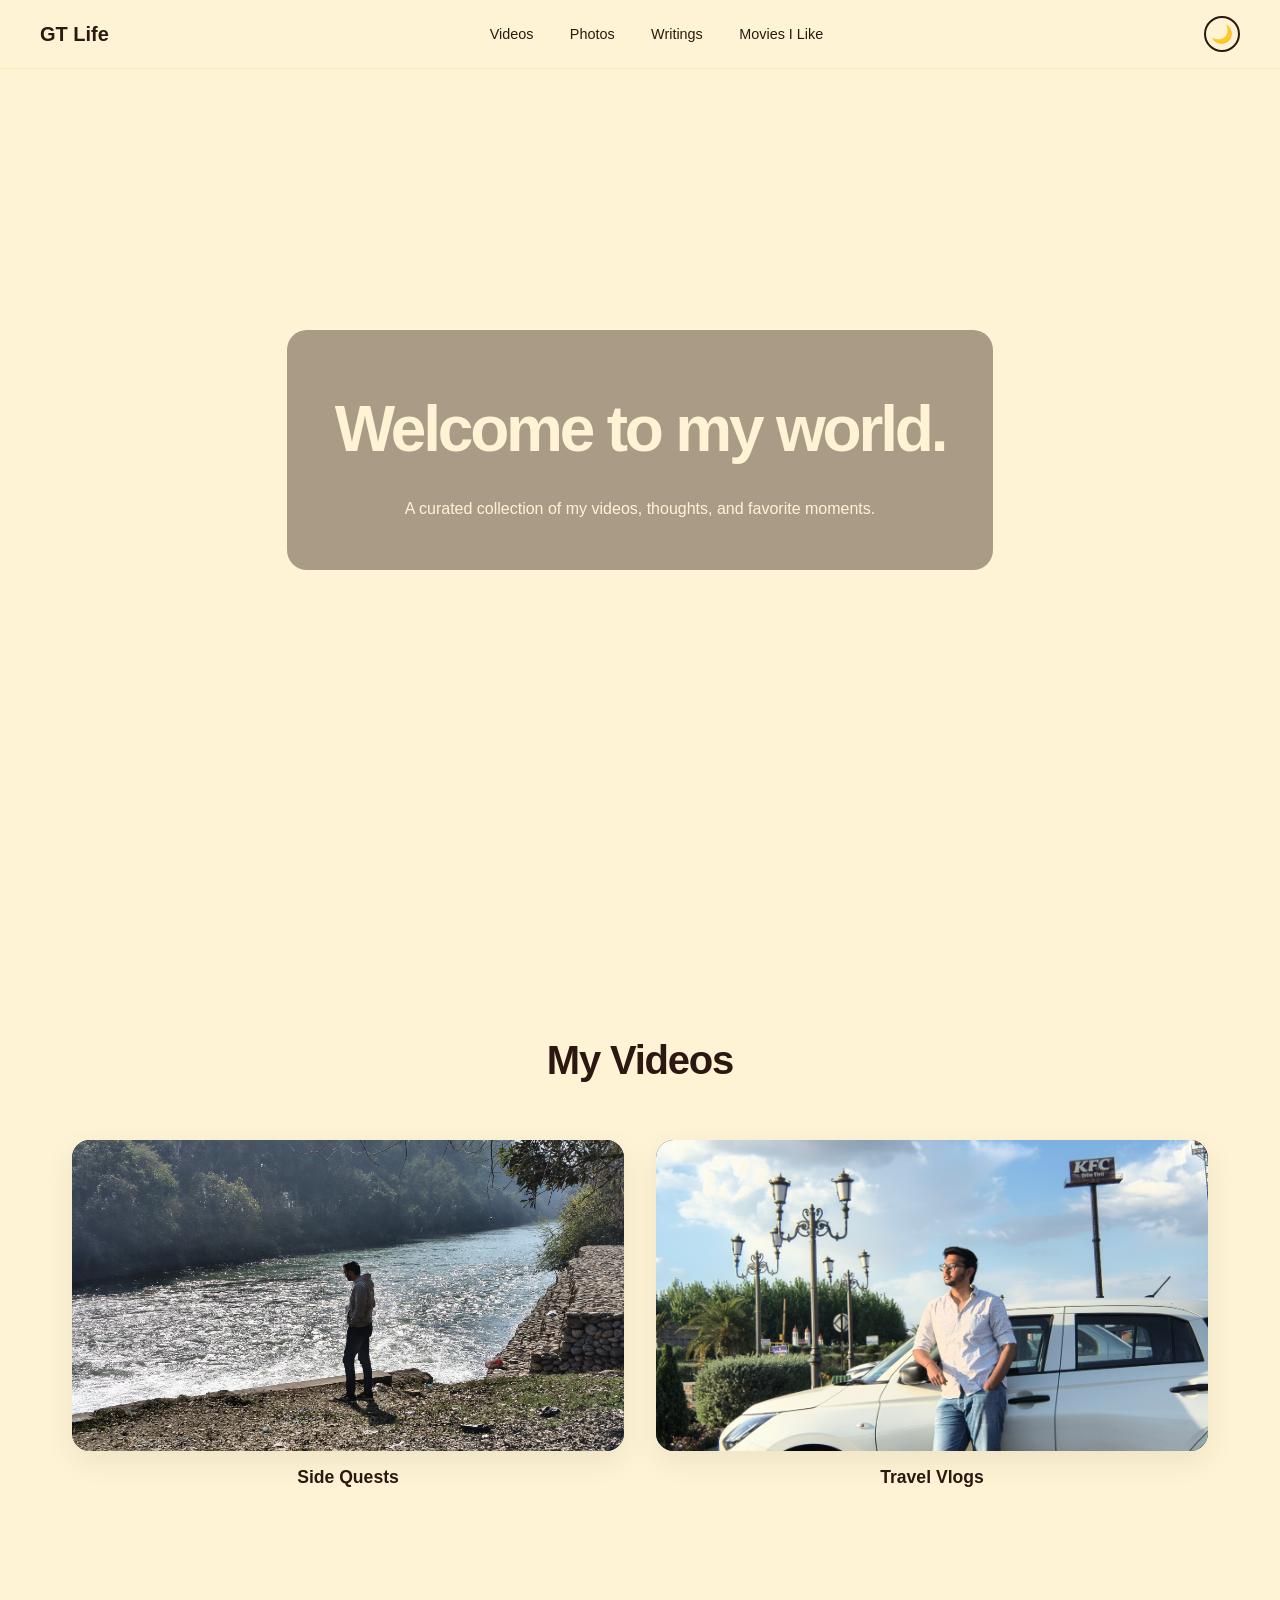
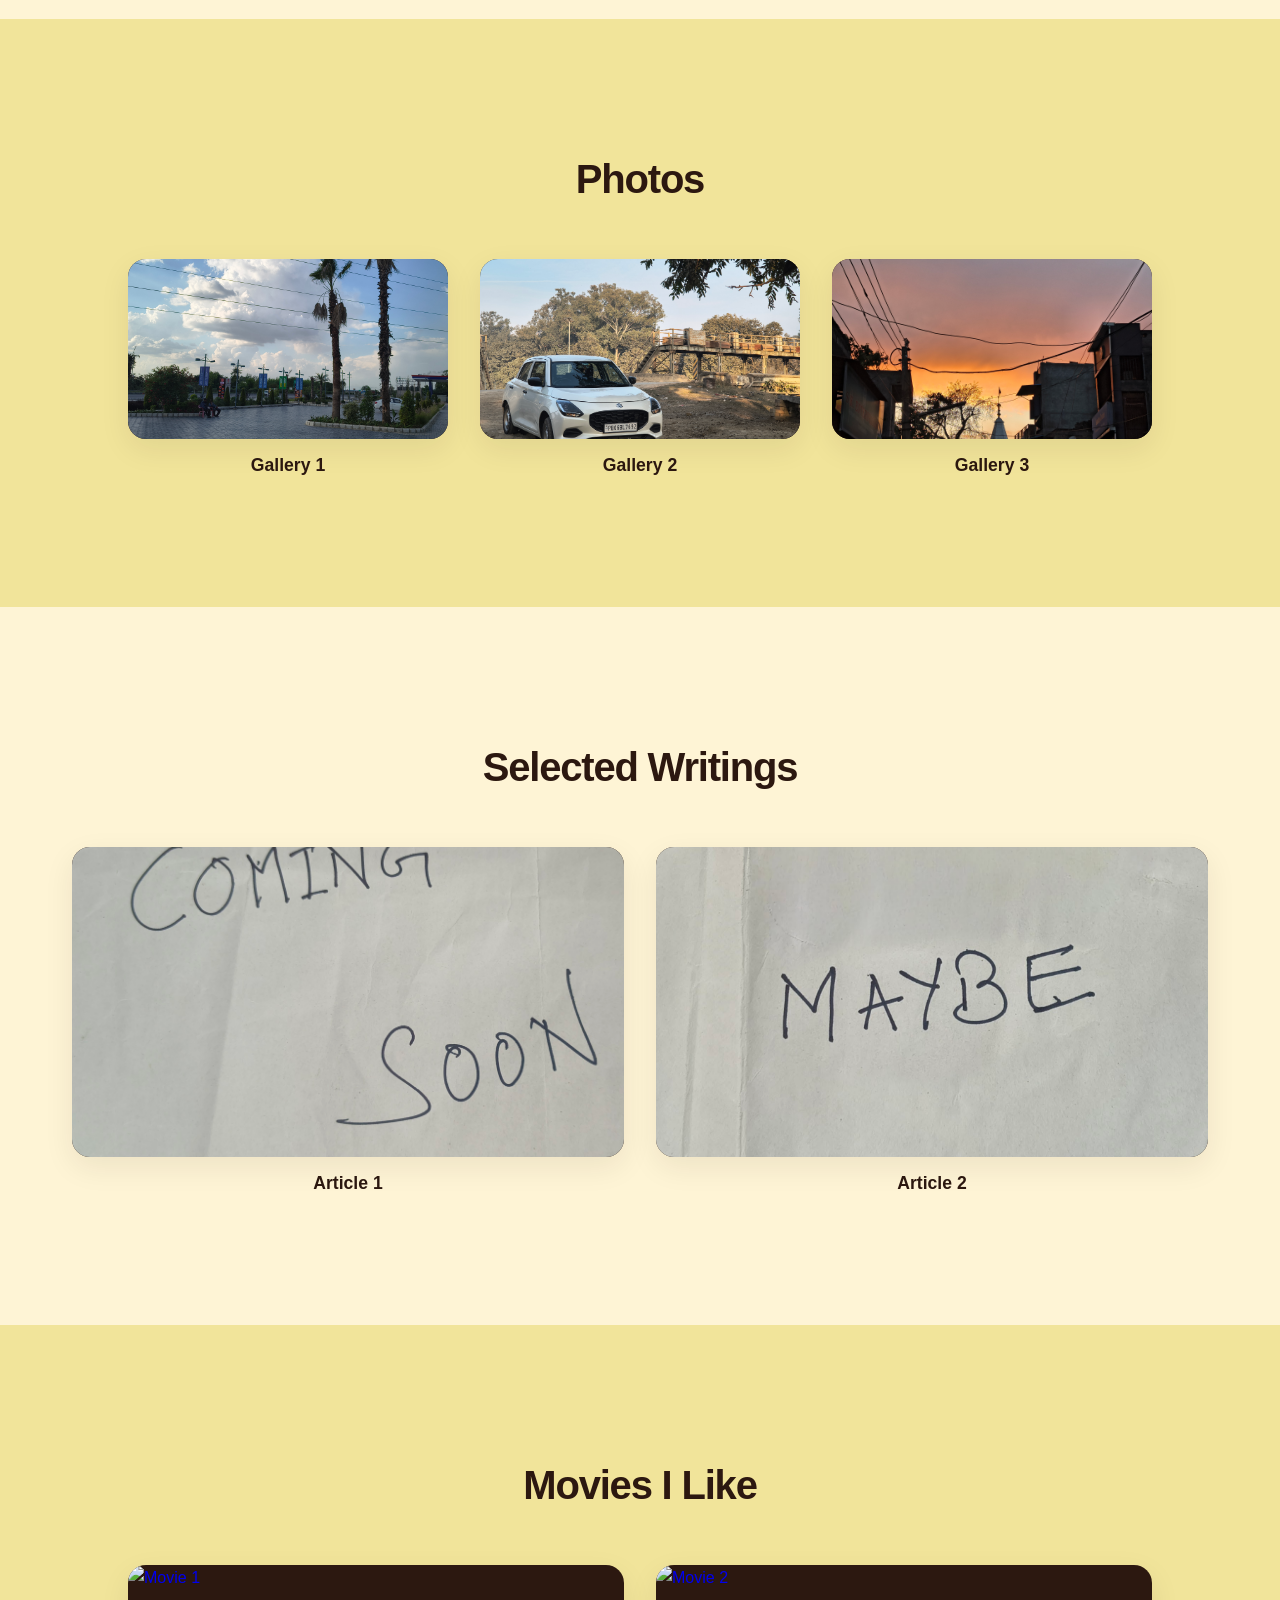
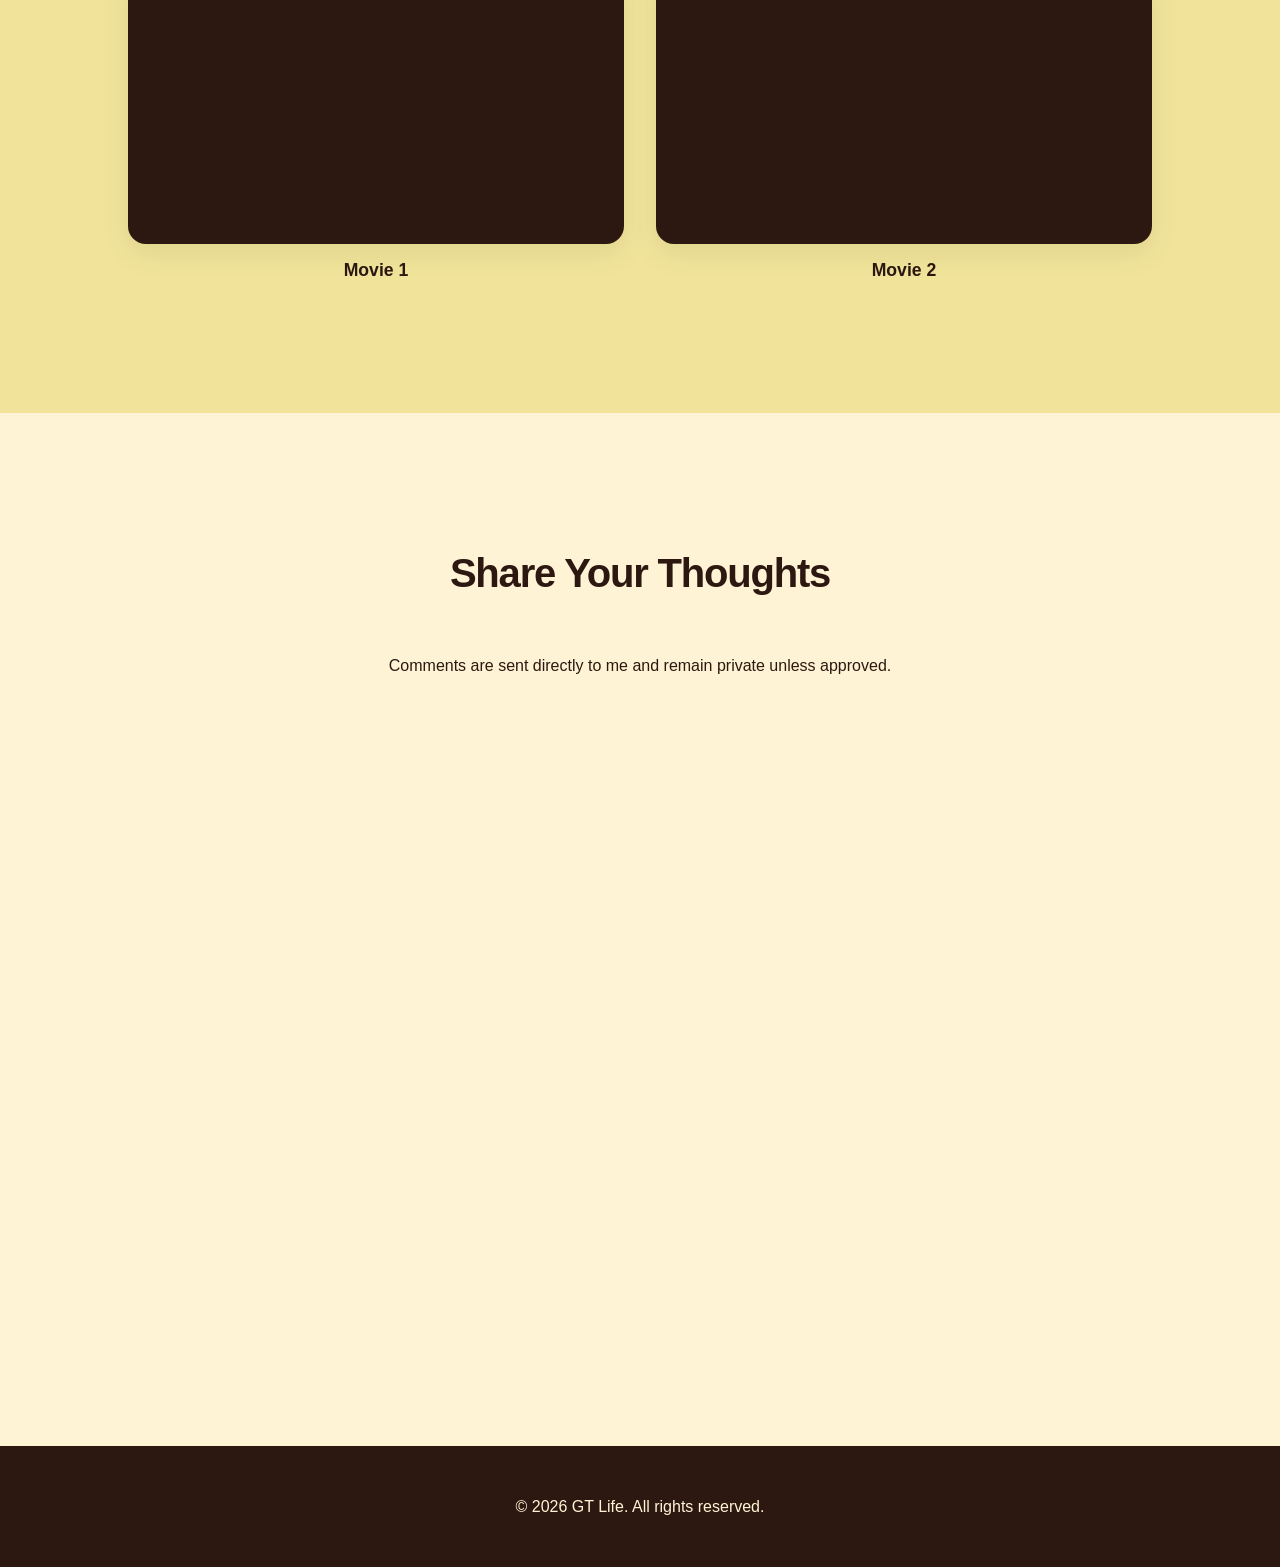
==== GT-Life-Website/index.html @ 5e29be41 "Add files via upload" ====
<!DOCTYPE html>
<html lang="en">
<head>
    <meta charset="UTF-8">
    <meta name="viewport" content="width=device-width, initial-scale=1.0">
    <title>GT Life</title>
    <link rel="stylesheet" href="styles.css">
</head>
<body>

    <nav class="navbar">
        <div class="nav-content">
            <a href="#" class="logo">GT Life</a>
            <div class="nav-links">
                <a href="#videos">Videos</a>
                <a href="#photos">Photos</a>
                <a href="#writings">Writings</a>
                <a href="#movies">Movies I Like</a>
            </div>
            <div class="theme-controls">
                <button id="theme-toggle" class="theme-btn">🌙</button>
                <div id="theme-tooltip" class="theme-tooltip">
                    Try Night Light Mode! ✨
                    <span class="close-tooltip">&times;</span>
                </div>
            </div>
        </div>
    </nav>

    <header class="hero">
        <div class="video-container">
            <iframe src="https://player.vimeo.com/video/1182796710?background=1&autoplay=1&loop=1&byline=0&title=0" frameborder="0" allow="autoplay; fullscreen" allowfullscreen></iframe>
        </div>
        <div class="hero-content reveal-text">
            <h1>Welcome to my world.</h1>
            <p>A curated collection of my videos, thoughts, and favorite moments.</p>
        </div>
    </header>

    <main>
        <section id="videos" class="gallery-section">
            <h2 class="section-title">My Videos</h2>
            <div class="grid-container">
                <a href="side-quests.html" class="tile-link card-reveal">
                    <div class="video-card">
                        <div class="thumbnail-container">
                            <img src="images\side-quests-main.jpg" alt="Side Quests">
                            <div class="hover-overlay">
                                <span class="hover-title">Side Quests</span>
                            </div>
                        </div>
                        <div class="card-title-below">Side Quests</div>
                    </div>
                </a>
                
                <a href="travel-vlogs.html" class="tile-link card-reveal">
                    <div class="video-card">
                        <div class="thumbnail-container">
                            <img src="images\travel-vlogs-main.jpg" alt="Travel Vlogs">
                            <div class="hover-overlay">
                                <span class="hover-title">Travel Vlogs</span>
                            </div>
                        </div>
                        <div class="card-title-below">Travel Vlogs</div>
                    </div>
                </a>
            </div>
        </section>

        <section id="photos" class="gallery-section alt-bg">
            <h2 class="section-title">Photos</h2>
            <div class="grid-container">
                <a href="gallery-1.html" class="tile-link card-reveal">
                    <div class="video-card">
                        <div class="thumbnail-container">
                            <img src="images\photo-gallery-1.jpg" alt="Photo Gallery 1">
                            <div class="hover-overlay">
                                <span class="hover-title">Gallery 1</span>
                            </div>
                        </div>
                        <div class="card-title-below">Gallery 1</div>
                    </div>
                </a>
                <a href="gallery-2.html" class="tile-link card-reveal">
                    <div class="video-card">
                        <div class="thumbnail-container">
                            <img src="images\photo-gallery-2.jpg" alt="Photo Gallery 2">
                            <div class="hover-overlay">
                                <span class="hover-title">Gallery 2</span>
                            </div>
                        </div>
                        <div class="card-title-below">Gallery 2</div>
                    </div>
                </a>
                <a href="gallery-3.html" class="tile-link card-reveal">
                    <div class="video-card">
                        <div class="thumbnail-container">
                            <img src="images\photo-gallery-3.jpg" alt="Photo Gallery 3">
                            <div class="hover-overlay">
                                <span class="hover-title">Gallery 3</span>
                            </div>
                        </div>
                        <div class="card-title-below">Gallery 3</div>
                    </div>
                </a>
            </div>
        </section>

        <section id="writings" class="gallery-section">
            <h2 class="section-title">Selected Writings</h2>
            <div class="grid-container text-focus">
                <a href="#" class="tile-link card-reveal">
                    <div class="video-card">
                        <div class="thumbnail-container">
                            <img src="images\writings-main-1.jpg" alt="Article 1">
                            <div class="hover-overlay">
                                <span class="hover-title">Article 1</span>
                            </div>
                        </div>
                        <div class="card-title-below">Article 1</div>
                    </div>
                </a>
                <a href="#" class="tile-link card-reveal">
                    <div class="video-card">
                        <div class="thumbnail-container">
                            <img src="images\writings-main-2.jpg" alt="Article 2">
                            <div class="hover-overlay">
                                <span class="hover-title">Article 2</span>
                            </div>
                        </div>
                        <div class="card-title-below">Article 2</div>
                    </div>
                </a>
            </div>
        </section>

        <section id="movies" class="gallery-section alt-bg">
            <h2 class="section-title">Movies I Like</h2>
            <div class="grid-container">
                <a href="#" class="tile-link card-reveal">
                    <div class="video-card">
                        <div class="thumbnail-container">
                            <img src="https://images.unsplash.com/photo-1489599849927-2ee91cede3ba?auto=format&fit=crop&q=80&w=800" alt="Movie 1">
                            <div class="hover-overlay">
                                <span class="hover-title">Movie 1</span>
                            </div>
                        </div>
                        <div class="card-title-below">Movie 1</div>
                    </div>
                </a>
                <a href="#" class="tile-link card-reveal">
                    <div class="video-card">
                        <div class="thumbnail-container">
                            <img src="https://images.unsplash.com/photo-1489599849927-2ee91cede3ba?auto=format&fit=crop&q=80&w=800" alt="Movie 2">
                            <div class="hover-overlay">
                                <span class="hover-title">Movie 2</span>
                            </div>
                        </div>
                        <div class="card-title-below">Movie 2</div>
                    </div>
                </a>
            </div>
        </section>

        <section id="comments" class="gallery-section moderation-section">
            <h2 class="section-title">Share Your Thoughts</h2>
            <p style="text-align: center; margin-bottom: 2rem;">Comments are sent directly to me and remain private unless approved.</p>
            <div class="comment-widget-container">
                <iframe data-tally-src="https://tally.so/embed/81PDaY?alignLeft=1&hideTitle=1&transparentBackground=1&dynamicHeight=1" loading="lazy" width="100%" height="600" frameborder="0" marginheight="0" marginwidth="0" title="GT Life Comments"></iframe>
                <script>var d=document,w="https://tally.so/widgets/embed.js",v=function(){"undefined"!=typeof Tally?Tally.loadEmbeds():d.querySelectorAll("iframe[data-tally-src]:not([src])").forEach((function(e){e.src=e.dataset.tallySrc}))};if("undefined"!=typeof Tally)v();else if(d.querySelector('script[src="'+w+'"]')==null){var s=d.createElement("script");s.src=w,s.onload=v,s.onerror=v,d.body.appendChild(s);}</script>
            </div>
        </section>
    </main>

    <footer>
        <p>&copy; 2026 GT Life. All rights reserved.</p>
    </footer>

    <script src="https://cdnjs.cloudflare.com/ajax/libs/gsap/3.12.2/gsap.min.js"></script>
    <script src="https://cdnjs.cloudflare.com/ajax/libs/gsap/3.12.2/ScrollTrigger.min.js"></script>
    <script src="script.js"></script>
</body>
</html>
---- GT-Life-Website/styles.css ----
/* Golden Hour Elite Color Variables */
:root {
    --warm-cream: #FEF4D5;
    --soft-gold: #F1E49A;
    --deep-espresso: #2C1810;
    --muted-mustard: #E6D17B;
    --glass-bg: rgba(254, 244, 213, 0.7);
}

/* Base Reset & Apple-style Typography */
* {
    margin: 0;
    padding: 0;
    box-sizing: border-box;
    font-family: -apple-system, BlinkMacSystemFont, "Segoe UI", Roboto, Helvetica, Arial, sans-serif;
}

body {
    background-color: var(--warm-cream);
    color: var(--deep-espresso);
    line-height: 1.6;
    overflow-x: hidden;
}

/* Glassmorphism Navigation */
.navbar {
    position: fixed;
    top: 0;
    width: 100%;
    background: var(--glass-bg);
    backdrop-filter: blur(12px);
    -webkit-backdrop-filter: blur(12px);
    z-index: 1000;
    padding: 1rem 2rem;
    border-bottom: 1px solid rgba(229, 209, 123, 0.3);
}

.nav-content {
    max-width: 1200px;
    margin: 0 auto;
    display: flex;
    justify-content: space-between;
    align-items: center;
}

.logo {
    font-size: 1.25rem;
    font-weight: 700;
    text-decoration: none;
    color: var(--deep-espresso);
}

.nav-links a {
    text-decoration: none;
    color: var(--deep-espresso);
    margin-left: 2rem;
    font-size: 0.9rem;
    font-weight: 500;
    transition: color 0.3s ease;
}

.nav-links a:hover {
    color: var(--muted-mustard);
}

/* Hero Section & Invisible Vimeo Embed */
.hero {
    position: relative;
    height: 100vh;
    display: flex;
    align-items: center;
    justify-content: center;
    text-align: center;
    overflow: hidden;
}

.video-container {
    position: absolute;
    top: 0;
    left: 0;
    width: 100vw;
    height: 100vh;
    z-index: -1;
    pointer-events: none;
}

.video-container iframe {
    width: 100vw;
    height: 56.25vw; /* Given a 16:9 aspect ratio, 9/16*100 = 56.25 */
    min-height: 100vh;
    min-width: 177.77vh; /* Given a 16:9 aspect ratio, 16/9*100 = 177.77 */
    position: absolute;
    top: 50%;
    left: 50%;
    transform: translate(-50%, -50%);
}

.hero-content {
    z-index: 1;
    color: var(--warm-cream);
    background: rgba(44, 24, 16, 0.4);
    padding: 3rem;
    border-radius: 20px;
    backdrop-filter: blur(5px);
}

.hero-content h1 {
    font-size: 4rem;
    letter-spacing: -0.05em;
    margin-bottom: 1rem;
}

/* Gallery Sections */
.gallery-section {
    padding: 8rem 2rem;
    max-width: 1200px;
    margin: 0 auto;
}

.alt-bg {
    background-color: var(--soft-gold);
    max-width: 100%;
    padding: 8rem 10%;
}

.section-title {
    font-size: 2.5rem;
    margin-bottom: 3rem;
    text-align: center;
    letter-spacing: -0.03em;
}

/* Responsive Grid for Media */
.grid-container {
    display: grid;
    grid-template-columns: repeat(auto-fit, minmax(300px, 1fr));
    gap: 2rem;
}

/* Category Tiles (e.g., Side Quests, Travel Vlogs on the main page) */
.grid-item {
    background: var(--muted-mustard);
    height: 300px;
    border-radius: 18px;
    display: flex;
    align-items: center;
    justify-content: center;
    font-weight: bold;
    color: var(--deep-espresso);
    box-shadow: 0 10px 30px rgba(44, 24, 16, 0.08);
    transition: transform 0.4s cubic-bezier(0.16, 1, 0.3, 1);
    cursor: pointer;
}

.grid-item:hover {
    transform: scale(1.03);
}

/* Footer */
footer {
    text-align: center;
    padding: 3rem;
    background: var(--deep-espresso);
    color: var(--warm-cream);
}

/* Mobile Responsiveness */
@media (max-width: 768px) {
   .hero-content h1 { font-size: 2.5rem; }
   .nav-links { display: none; }
   .gallery-section { padding: 4rem 1.5rem; }
}

/* --- NEW ADDITIONS FOR SMART PLAYER & THUMBNAILS --- */

/* Clickable Links */
a.tile-link {
    text-decoration: none;
    display: block;
}

/* Video Player Layout */
.player-section {
    padding: 8rem 2rem 4rem 2rem;
    max-width: 1000px;
    margin: 0 auto;
}

.video-wrapper {
    position: relative;
    padding-bottom: 56.25%; /* 16:9 Aspect Ratio */
    height: 0;
    border-radius: 18px;
    overflow: hidden;
    box-shadow: 0 10px 30px rgba(44, 24, 16, 0.2);
}

.video-wrapper iframe {
    position: absolute;
    top: 0;
    left: 0;
    width: 100%;
    height: 100%;
}

.video-info {
    margin-top: 2rem;
    padding-bottom: 2rem;
    border-bottom: 1px solid rgba(229, 209, 123, 0.3);
}

.video-info h1 {
    font-size: 2.5rem;
    letter-spacing: -0.03em;
    margin-bottom: 1rem;
}

/* Video Cards for Thumbnail Grids */
.video-card {
    display: flex;
    flex-direction: column;
    gap: 12px;
    cursor: pointer;
}

.thumbnail-container {
    position: relative;
    width: 100%;
    aspect-ratio: 16/9; /* Keeps all tiles perfectly uniform */
    border-radius: 18px;
    overflow: hidden;
    box-shadow: 0 10px 30px rgba(44, 24, 16, 0.08);
    background: var(--deep-espresso); 
}

.thumbnail-container img {
    width: 100%;
    height: 100%;
    object-fit: cover; /* Prevents stretching or squishing */
    transition: transform 0.6s cubic-bezier(0.16, 1, 0.3, 1);
}

.hover-overlay {
    position: absolute;
    inset: 0;
    background: rgba(44, 24, 16, 0.5);
    backdrop-filter: blur(4px);
    -webkit-backdrop-filter: blur(4px);
    display: flex;
    align-items: center;
    justify-content: center;
    opacity: 0;
    transition: opacity 0.4s ease;
}

.hover-title {
    color: var(--warm-cream);
    font-weight: 700;
    font-size: 1.25rem;
    text-align: center;
    padding: 1rem;
    transform: translateY(15px);
    transition: transform 0.4s ease;
}

.card-title-below {
    color: var(--deep-espresso);
    font-weight: 600;
    font-size: 1.1rem;
    text-align: center;
    transition: opacity 0.3s ease;
}

/* The Magic Hover Effects */
.video-card:hover .thumbnail-container img {
    transform: scale(1.05);
}
.video-card:hover .hover-overlay {
    opacity: 1;
}
.video-card:hover .hover-title {
    transform: translateY(0);
}
.video-card:hover .card-title-below {
    opacity: 0;
}
/* --- PREMIUM MASONRY PHOTO GALLERY STYLES --- */
.photo-grid {
    column-count: 3; /* Creates 3 columns on desktop */
    column-gap: 1.5rem;
    padding-top: 2rem;
}

.photo-item {
    break-inside: avoid; /* Prevents a photo from splitting in half */
    margin-bottom: 1.5rem; /* Space between photos stacked vertically */
    border-radius: 12px;
    overflow: hidden;
    box-shadow: 0 5px 15px rgba(44, 24, 16, 0.1);
    transition: transform 0.4s ease;
    cursor: pointer;
    display: inline-block;
    width: 100%;
}

.photo-item img {
    width: 100%;
    height: auto; /* This is the magic line that respects your original aspect ratios */
    display: block;
    transition: transform 0.6s ease;
}

.photo-item:hover img {
    transform: scale(1.05);
}

/* Make it look perfect on tablets and phones */
@media (max-width: 900px) {
    .photo-grid { column-count: 2; }
}
@media (max-width: 600px) {
    .photo-grid { column-count: 1; }
}
/* --- FULL SCREEN LIGHTBOX STYLES --- */
.lightbox-modal {
    display: none; /* Hidden by default */
    position: fixed;
    z-index: 2000; /* Sits on top of everything */
    left: 0;
    top: 0;
    width: 100%;
    height: 100%;
    background-color: rgba(44, 24, 16, 0.95);
    backdrop-filter: blur(10px);
    -webkit-backdrop-filter: blur(10px);
    flex-direction: column;
    align-items: center;
    justify-content: center;
    padding: 2rem;
    opacity: 0;
    transition: opacity 0.3s ease;
}

.lightbox-content {
    max-width: 90%;
    max-height: 80vh;
    border-radius: 8px;
    box-shadow: 0 10px 40px rgba(0,0,0,0.5);
    object-fit: contain; /* Ensures the whole photo fits on screen */
    transform: scale(0.95);
    transition: transform 0.3s ease;
}

.close-lightbox {
    position: absolute;
    top: 20px;
    right: 40px;
    color: var(--warm-cream);
    font-size: 40px;
    font-weight: 300;
    cursor: pointer;
    transition: color 0.3s ease;
}

.close-lightbox:hover {
    color: var(--muted-mustard);
}

.lightbox-caption {
    margin-top: 20px;
    text-align: center;
}

.lightbox-caption a {
    color: var(--deep-espresso);
    background-color: var(--muted-mustard);
    padding: 10px 20px;
    border-radius: 30px;
    text-decoration: none;
    font-weight: 600;
    font-size: 0.9rem;
    transition: background-color 0.3s ease;
    display: inline-block;
}

.lightbox-caption a:hover {
    background-color: var(--warm-cream);
}
/* --- NEW NAVIGATION STYLES --- */

/* Lightbox Arrows */
.prev-lightbox, .next-lightbox {
    cursor: pointer;
    position: absolute;
    top: 50%;
    width: auto;
    padding: 20px;
    margin-top: -50px;
    color: rgba(254, 244, 213, 0.5); /* Faded warm cream */
    font-weight: bold;
    font-size: 40px;
    transition: 0.3s ease;
    border-radius: 8px;
    user-select: none;
    -webkit-user-select: none;
    text-decoration: none;
    z-index: 2001;
}

.prev-lightbox { left: 20px; }
.next-lightbox { right: 20px; }

.prev-lightbox:hover, .next-lightbox:hover {
    color: var(--warm-cream);
    background-color: rgba(44, 24, 16, 0.6);
}

/* Video Player Next/Prev Buttons */
.player-nav-container {
    display: flex;
    justify-content: space-between;
    margin-top: 2rem;
    padding-top: 2rem;
    border-top: 1px solid rgba(229, 209, 123, 0.3);
}

.nav-btn {
    padding: 12px 24px;
    background: var(--muted-mustard);
    color: var(--deep-espresso);
    text-decoration: none;
    border-radius: 8px;
    font-weight: 600;
    transition: transform 0.3s ease, background 0.3s ease;
}

.nav-btn:hover {
    background: var(--soft-gold);
    transform: translateY(-2px);
}

/* Push Next button to the right if there is no Previous button */
.nav-btn.next-only {
    margin-left: auto;
}
/* --- THEME TOGGLE & NIGHT LIGHT MODE --- */

/* Night Light Theme Variables (Butterscotch & Beige Vibes) */
body.night-light-theme {
    --warm-cream: #EADCB6; /* Deeper, warmer beige */
    --soft-gold: #E1C694; /* Brings the alternating backgrounds closer in hue to blend them */
    --deep-espresso: #4A3320; /* Softer, slightly lighter brown so text isn't as harsh */
    --muted-mustard: #CEAB71; /* Rich caramel/butterscotch */
    --glass-bg: rgba(234, 220, 182, 0.85); /* Slightly more opaque warm glass */
}

/* Toggle Button in Navbar */
.theme-controls {
    position: relative;
    margin-left: 2rem;
    display: flex;
    align-items: center;
}

.theme-btn {
    background: none;
    border: 2px solid var(--deep-espresso);
    color: var(--deep-espresso);
    font-size: 1.1rem;
    border-radius: 50%;
    width: 36px;
    height: 36px;
    cursor: pointer;
    transition: all 0.3s ease;
    display: flex;
    align-items: center;
    justify-content: center;
}

.theme-btn:hover {
    background: var(--deep-espresso);
    color: var(--warm-cream);
}

/* Tooltip Styles */
.theme-tooltip {
    position: absolute;
    top: 50px;
    right: -10px;
    background: var(--deep-espresso);
    color: var(--warm-cream);
    padding: 10px 15px;
    border-radius: 8px;
    font-size: 0.85rem;
    font-weight: 600;
    white-space: nowrap;
    box-shadow: 0 4px 15px rgba(0,0,0,0.2);
    opacity: 0;
    transform: translateY(-10px);
    pointer-events: none; /* Invisible to mouse at first */
    transition: opacity 0.4s ease, transform 0.4s ease;
}

.theme-tooltip.show-tooltip {
    opacity: 1;
    transform: translateY(0);
    pointer-events: auto;
}

/* The little triangle pointing up to the button */
.theme-tooltip::after {
    content: '';
    position: absolute;
    top: -6px;
    right: 22px;
    border-width: 0 6px 6px 6px;
    border-style: solid;
    border-color: transparent transparent var(--deep-espresso) transparent;
}

.close-tooltip {
    margin-left: 10px;
    cursor: pointer;
    font-size: 1.1rem;
    opacity: 0.7;
    transition: opacity 0.3s ease;
}

.close-tooltip:hover {
    opacity: 1;
}

/* Mobile Fix for Theme Button */
@media (max-width: 768px) {
    .theme-controls { margin-left: auto; }
}
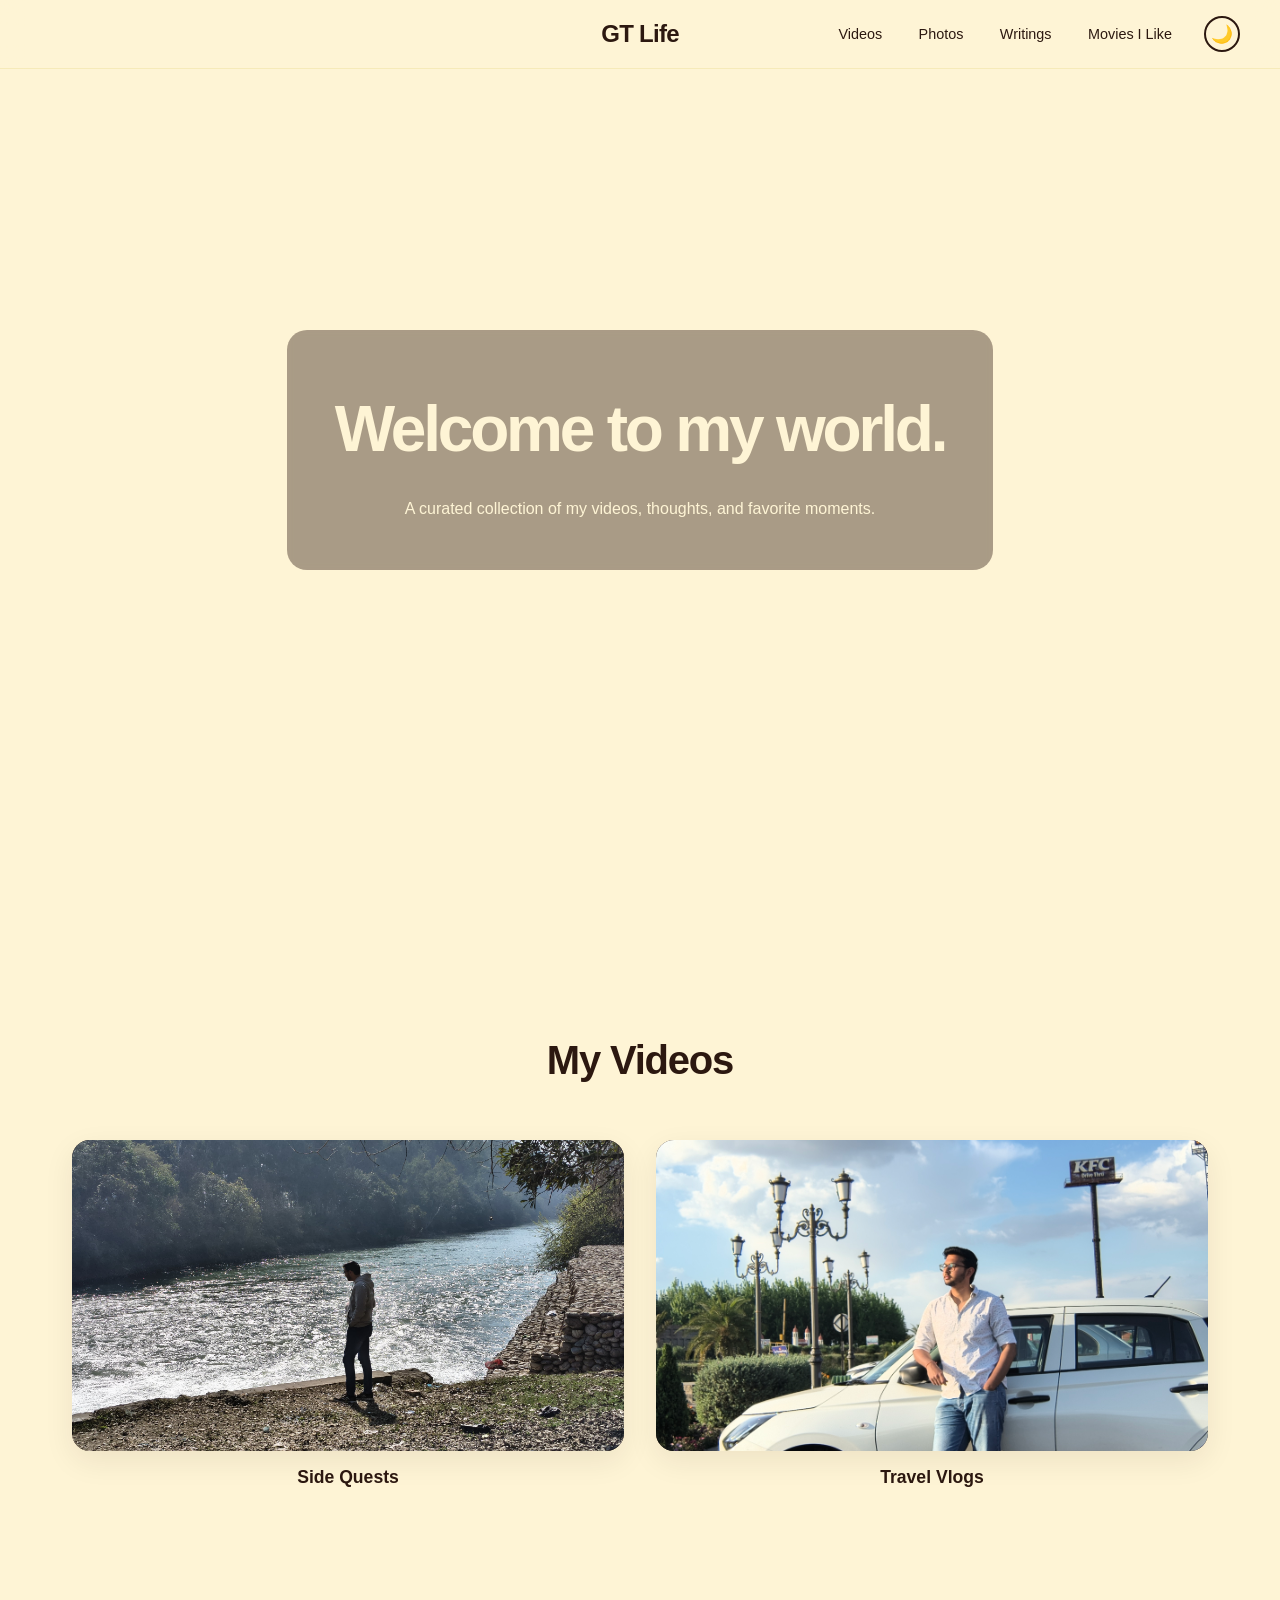
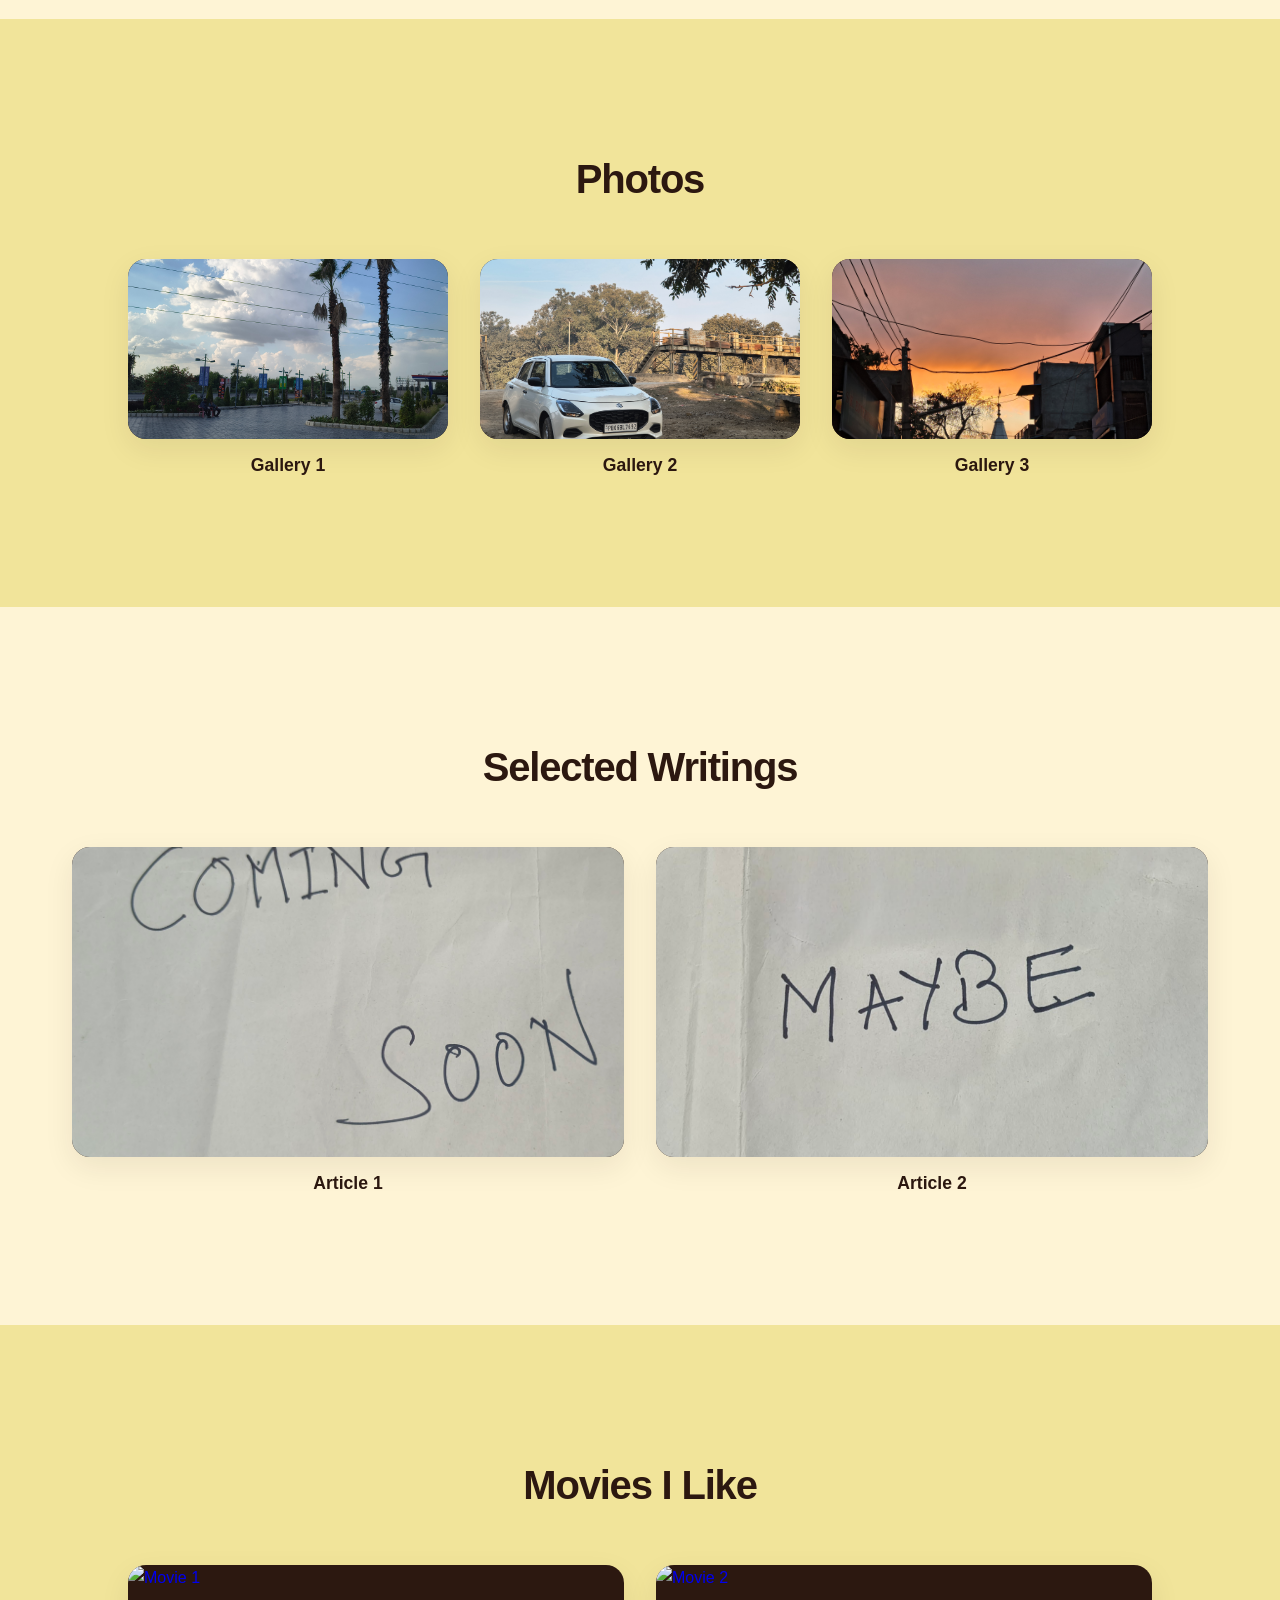
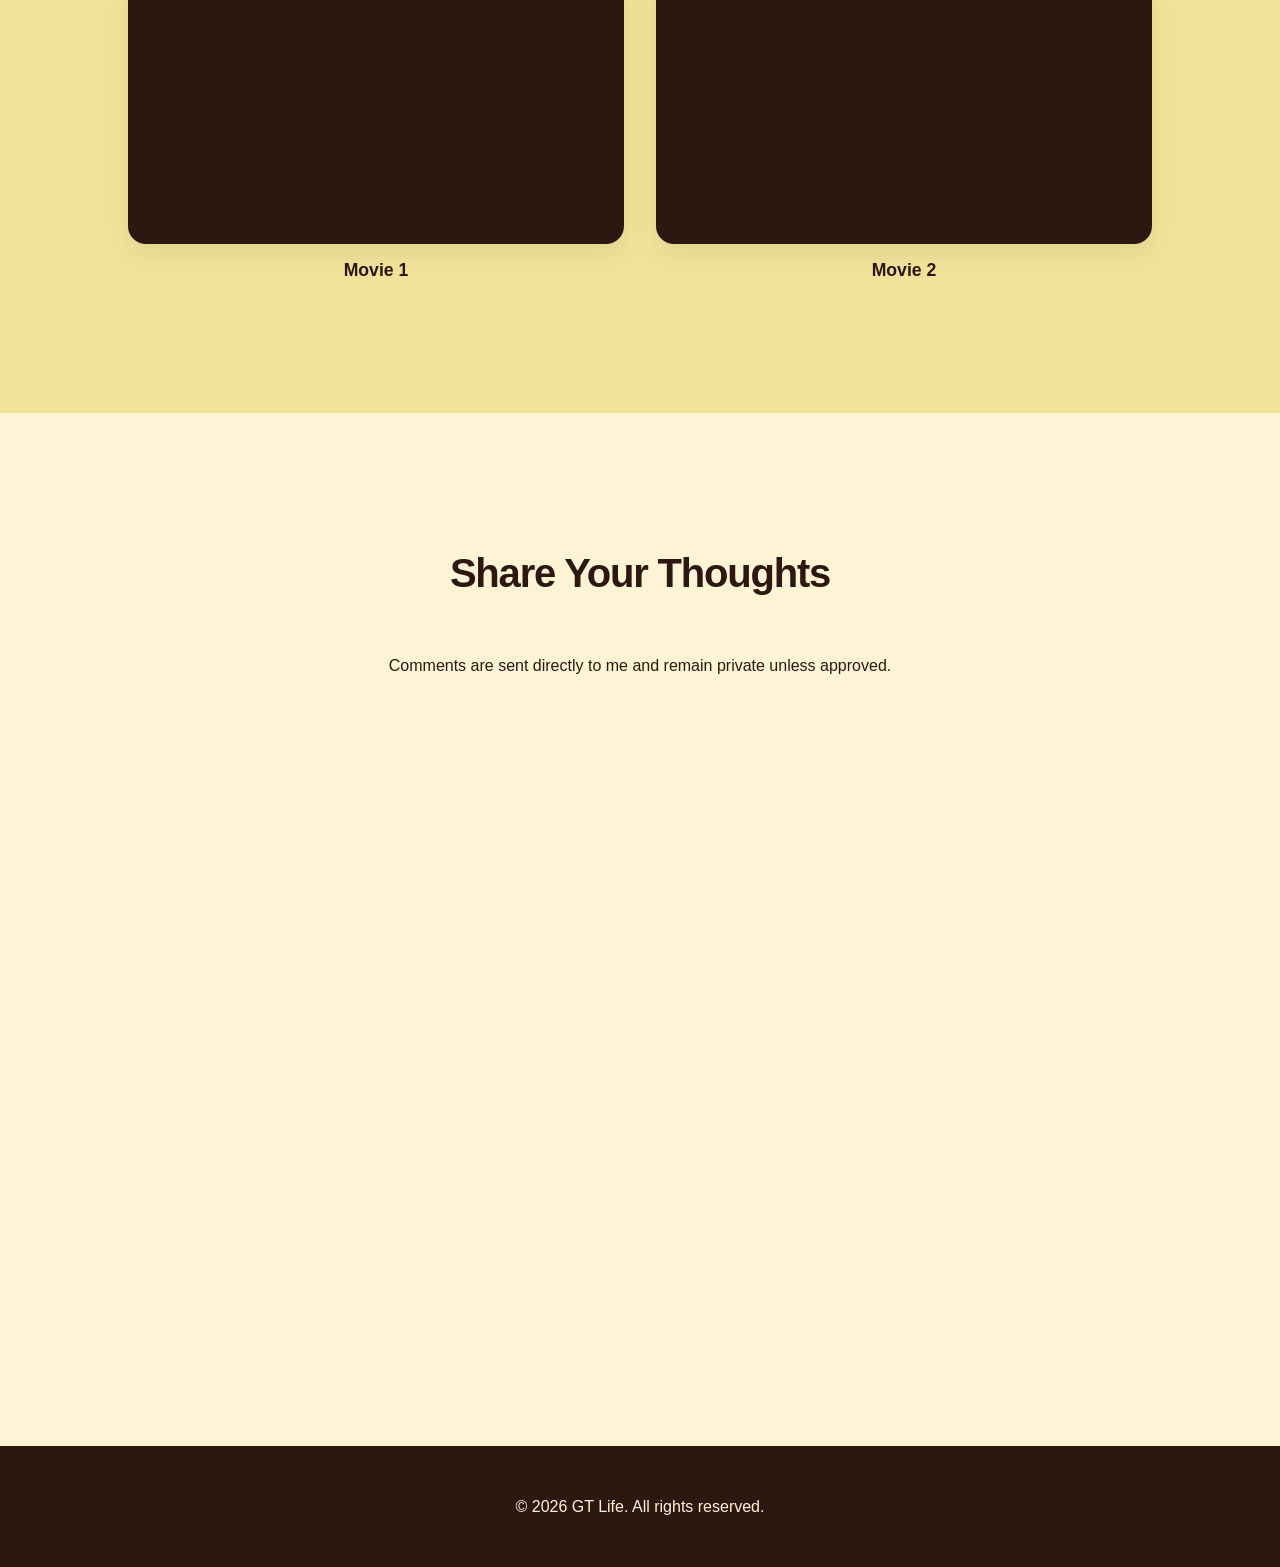
==== commit 84bdd212: "Updated Navigation bar on all pages." ====
--- a/GT-Life-Website/index.html
+++ b/GT-Life-Website/index.html
@@ -10,18 +10,26 @@
 
     <nav class="navbar">
         <div class="nav-content">
-            <a href="#" class="logo">GT Life</a>
-            <div class="nav-links">
-                <a href="#videos">Videos</a>
-                <a href="#photos">Photos</a>
-                <a href="#writings">Writings</a>
-                <a href="#movies">Movies I Like</a>
+            <div class="nav-left">
+                </div>
+            
+            <div class="nav-center">
+                <a href="index.html">GT Life</a>
             </div>
-            <div class="theme-controls">
-                <button id="theme-toggle" class="theme-btn">🌙</button>
-                <div id="theme-tooltip" class="theme-tooltip">
-                    Try Night Light Mode! ✨
-                    <span class="close-tooltip">&times;</span>
+            
+            <div class="nav-right">
+                <div class="nav-links">
+                    <a href="#videos">Videos</a>
+                    <a href="#photos">Photos</a>
+                    <a href="#writings">Writings</a>
+                    <a href="#movies">Movies I Like</a>
+                </div>
+                <div class="theme-controls">
+                    <button id="theme-toggle" class="theme-btn">🌙</button>
+                    <div id="theme-tooltip" class="theme-tooltip">
+                        Try Night Light Mode! ✨
+                        <span class="close-tooltip">&times;</span>
+                    </div>
                 </div>
             </div>
         </div>
--- a/GT-Life-Website/styles.css
+++ b/GT-Life-Website/styles.css
@@ -35,21 +35,59 @@
     border-bottom: 1px solid rgba(229, 209, 123, 0.3);
 }
 
+/* --- UPGRADED 3-ZONE NAVIGATION --- */
 .nav-content {
     max-width: 1200px;
     margin: 0 auto;
     display: flex;
     justify-content: space-between;
     align-items: center;
-}
-
+    position: relative; /* Required to perfectly center the logo */
+    width: 100%;
+}
+
+.nav-left, .nav-right {
+    display: flex;
+    align-items: center;
+    flex: 1; /* Ensures the left and right sides take up equal space */
+}
+
+.nav-right {
+    justify-content: flex-end;
+}
+
+/* The New Centered Logo */
+.nav-center {
+    position: absolute;
+    left: 50%;
+    transform: translateX(-50%);
+    font-size: 1.5rem;
+    font-weight: 800;
+    letter-spacing: -0.03em;
+}
+
+.nav-center a {
+    text-decoration: none;
+    color: var(--deep-espresso);
+    transition: color 0.3s ease;
+}
+
+.nav-center a:hover {
+    color: var(--muted-mustard);
+}
+
+/* Left-side Text (e.g., the Back button) */
 .logo {
-    font-size: 1.25rem;
-    font-weight: 700;
-    text-decoration: none;
-    color: var(--deep-espresso);
-}
-
+    font-size: 1rem;
+    font-weight: 600;
+    text-decoration: none;
+    color: var(--deep-espresso);
+    transition: color 0.3s ease;
+}
+
+.logo:hover {
+    color: var(--muted-mustard);
+}
 .nav-links a {
     text-decoration: none;
     color: var(--deep-espresso);
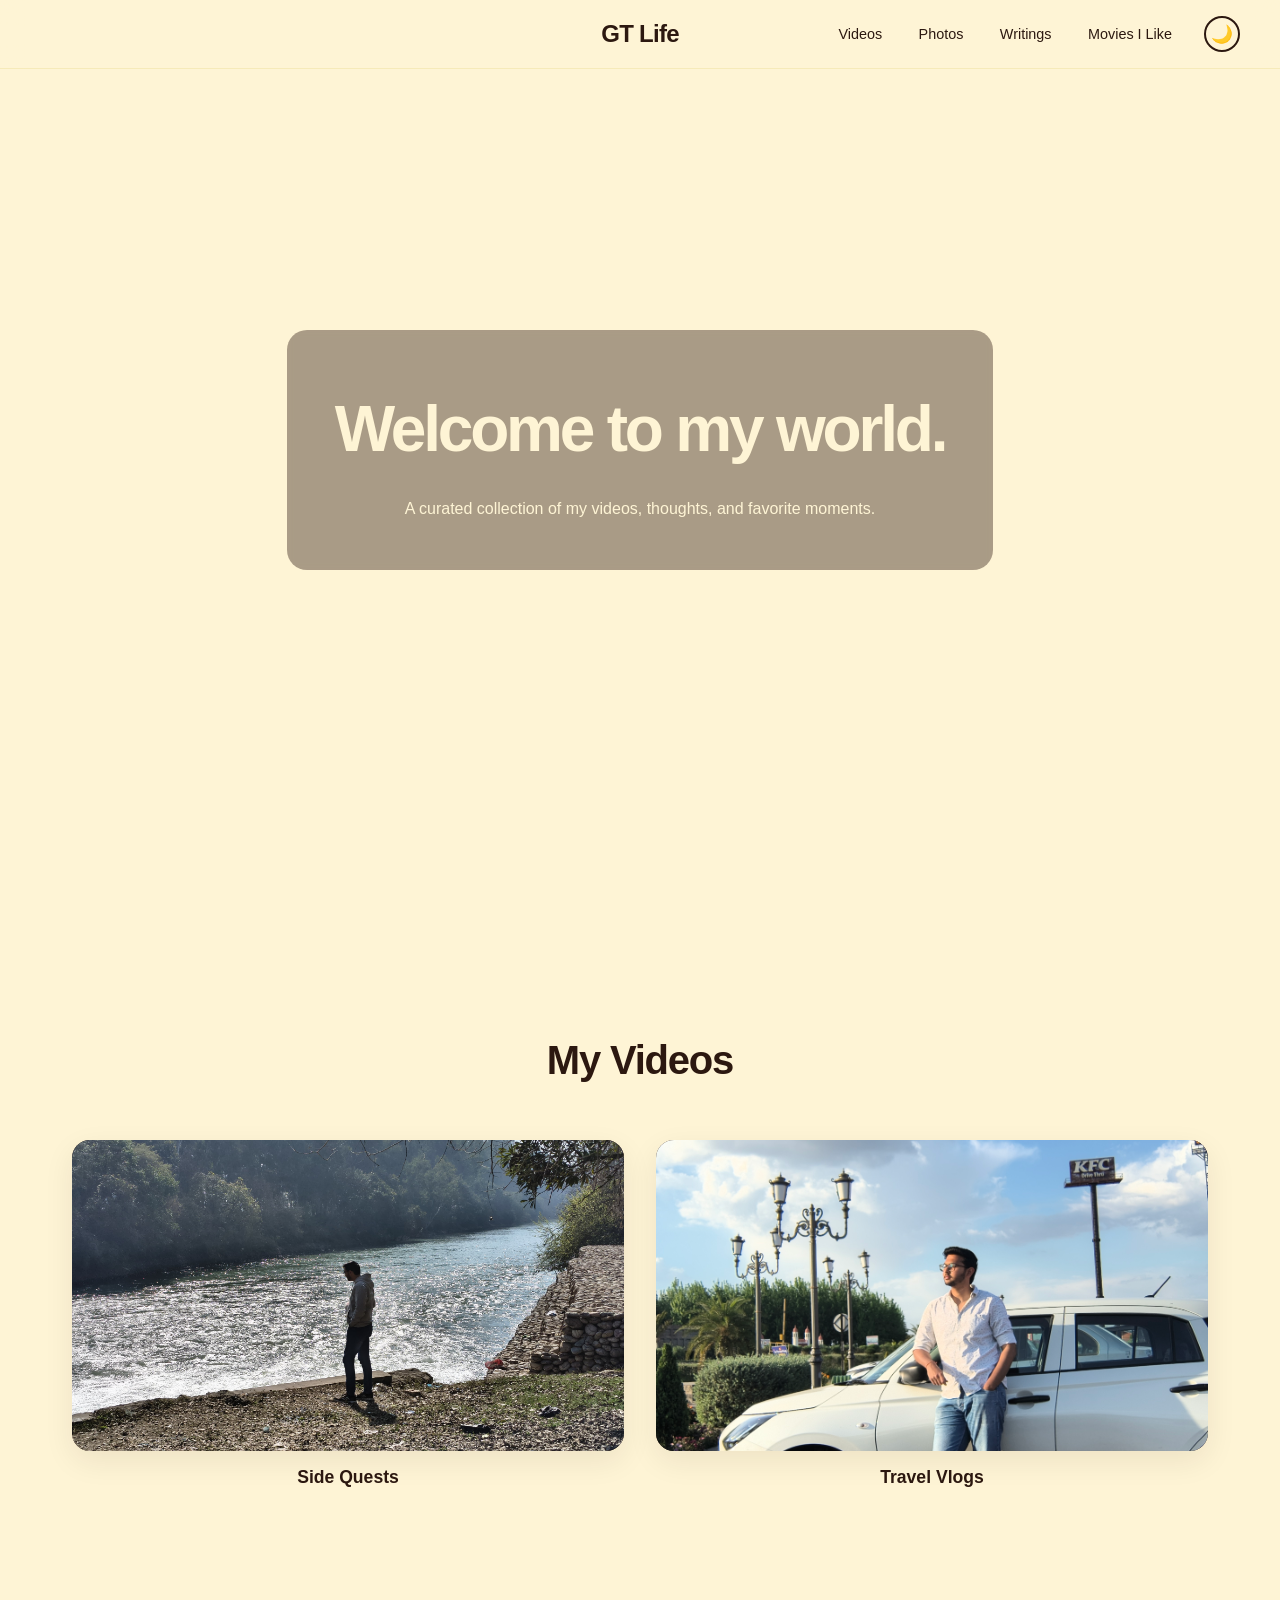
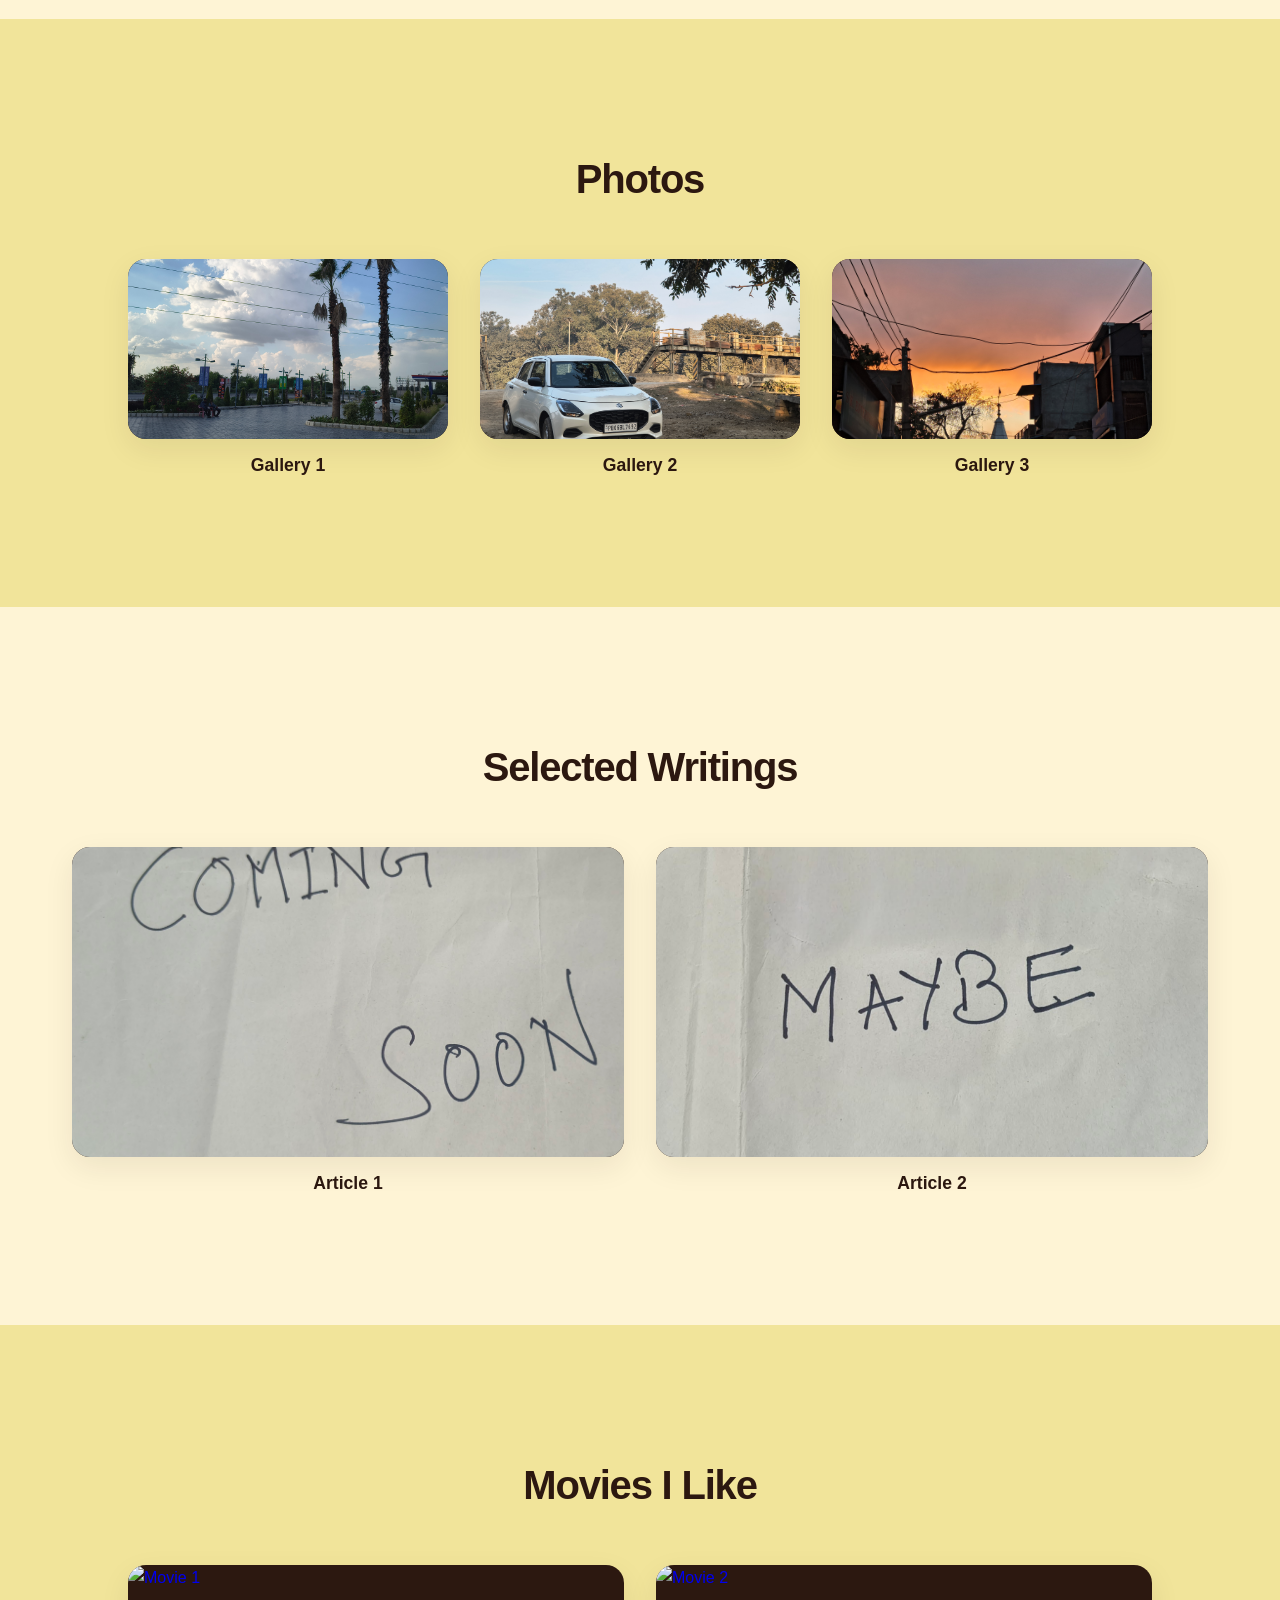
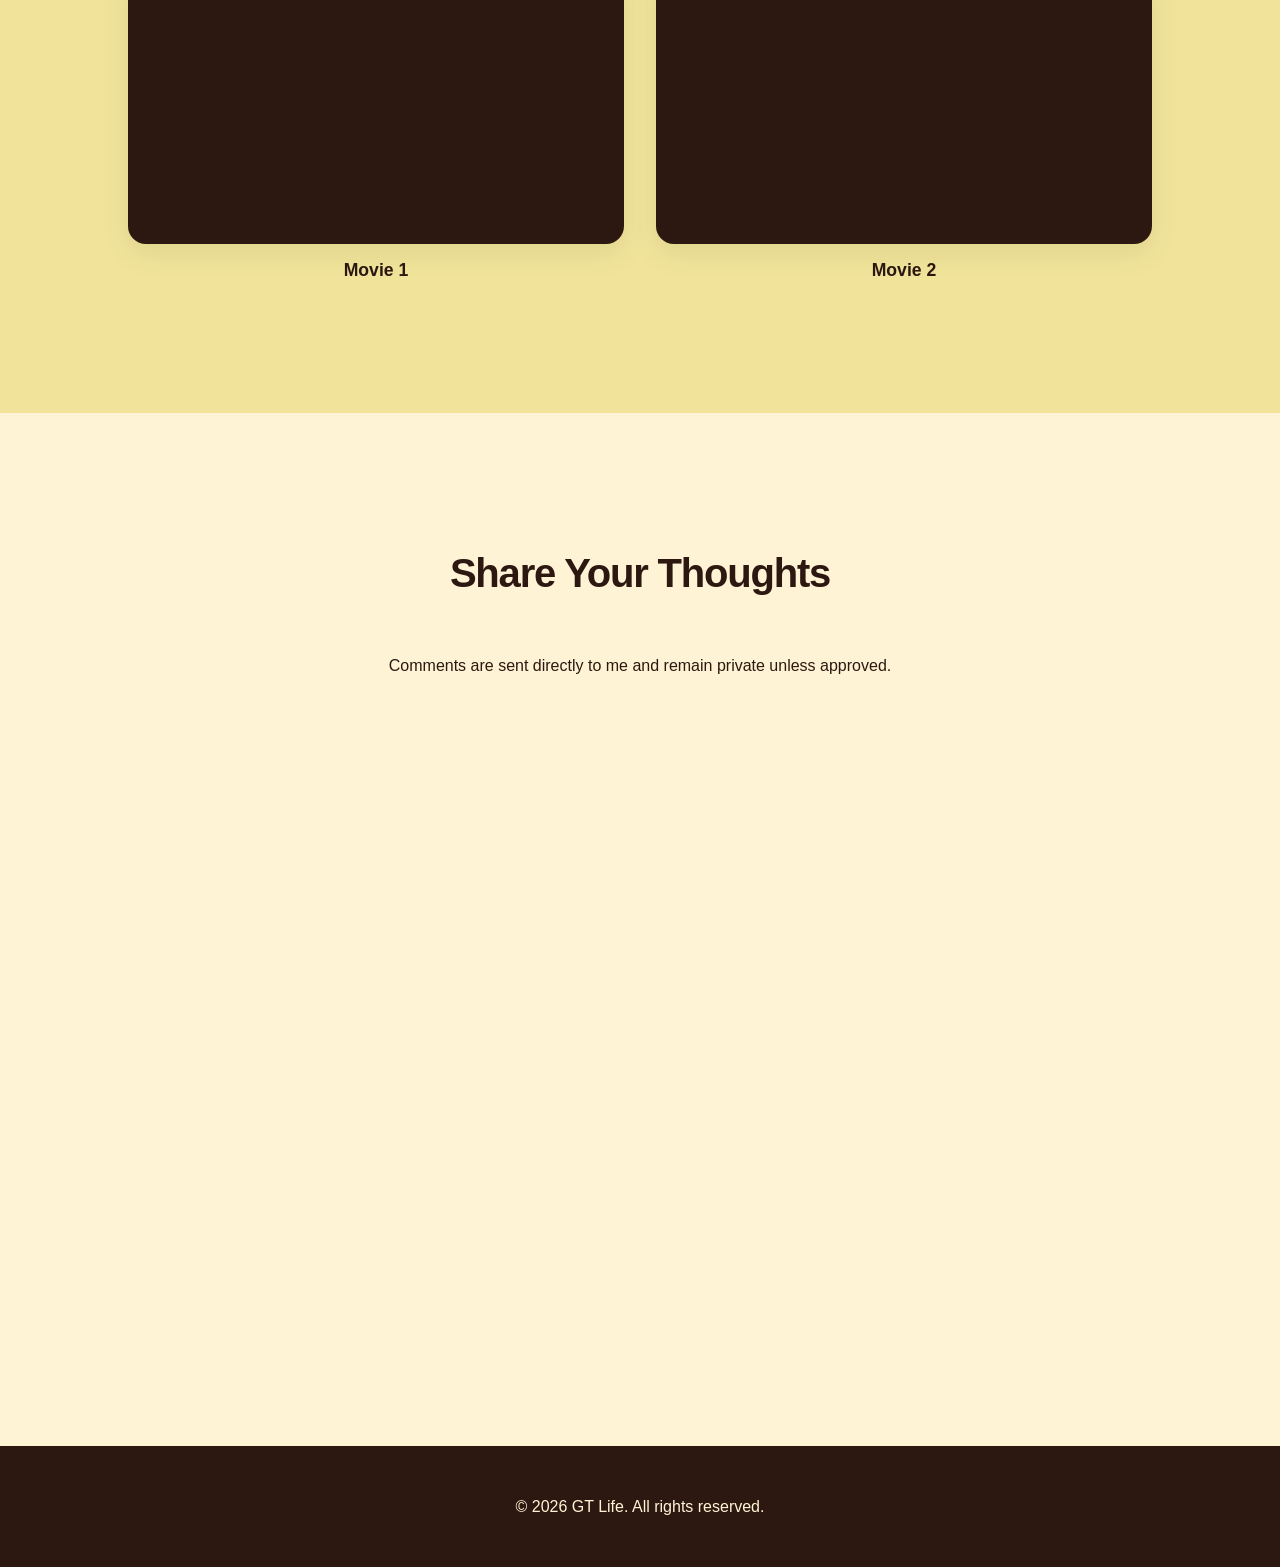
==== commit 8208a296: "add PWA files and app icon" ====
--- a/GT-Life-Website/index.html
+++ b/GT-Life-Website/index.html
@@ -5,6 +5,16 @@
     <meta name="viewport" content="width=device-width, initial-scale=1.0">
     <title>GT Life</title>
     <link rel="stylesheet" href="styles.css">
+<link rel="manifest" href="manifest.json">
+    <meta name="theme-color" content="#2C1810">
+    <link rel="apple-touch-icon" href="images/app-icon-192.png">
+
+    <script>
+        if ('serviceWorker' in navigator) {
+            navigator.serviceWorker.register('sw.js')
+            .then(() => console.log("Service Worker Registered"));
+        }
+    </script>
 </head>
 <body>
 
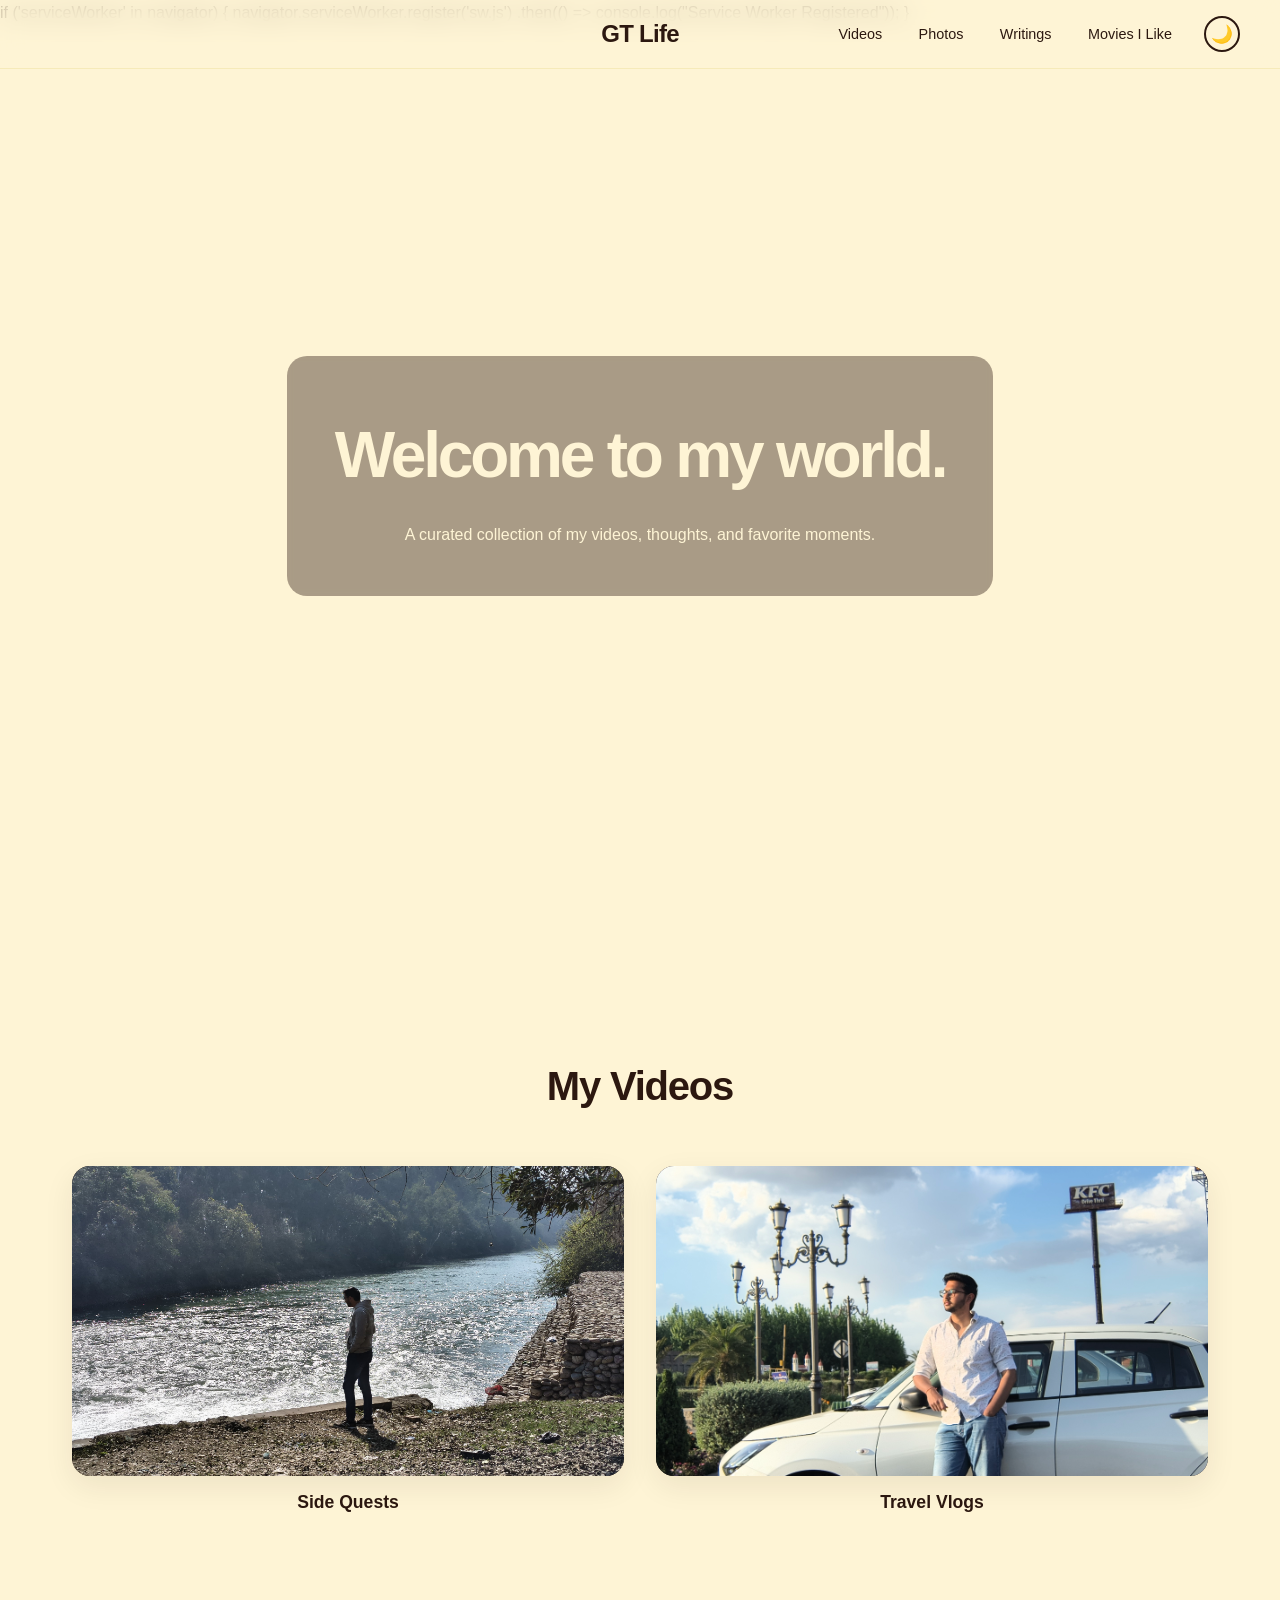
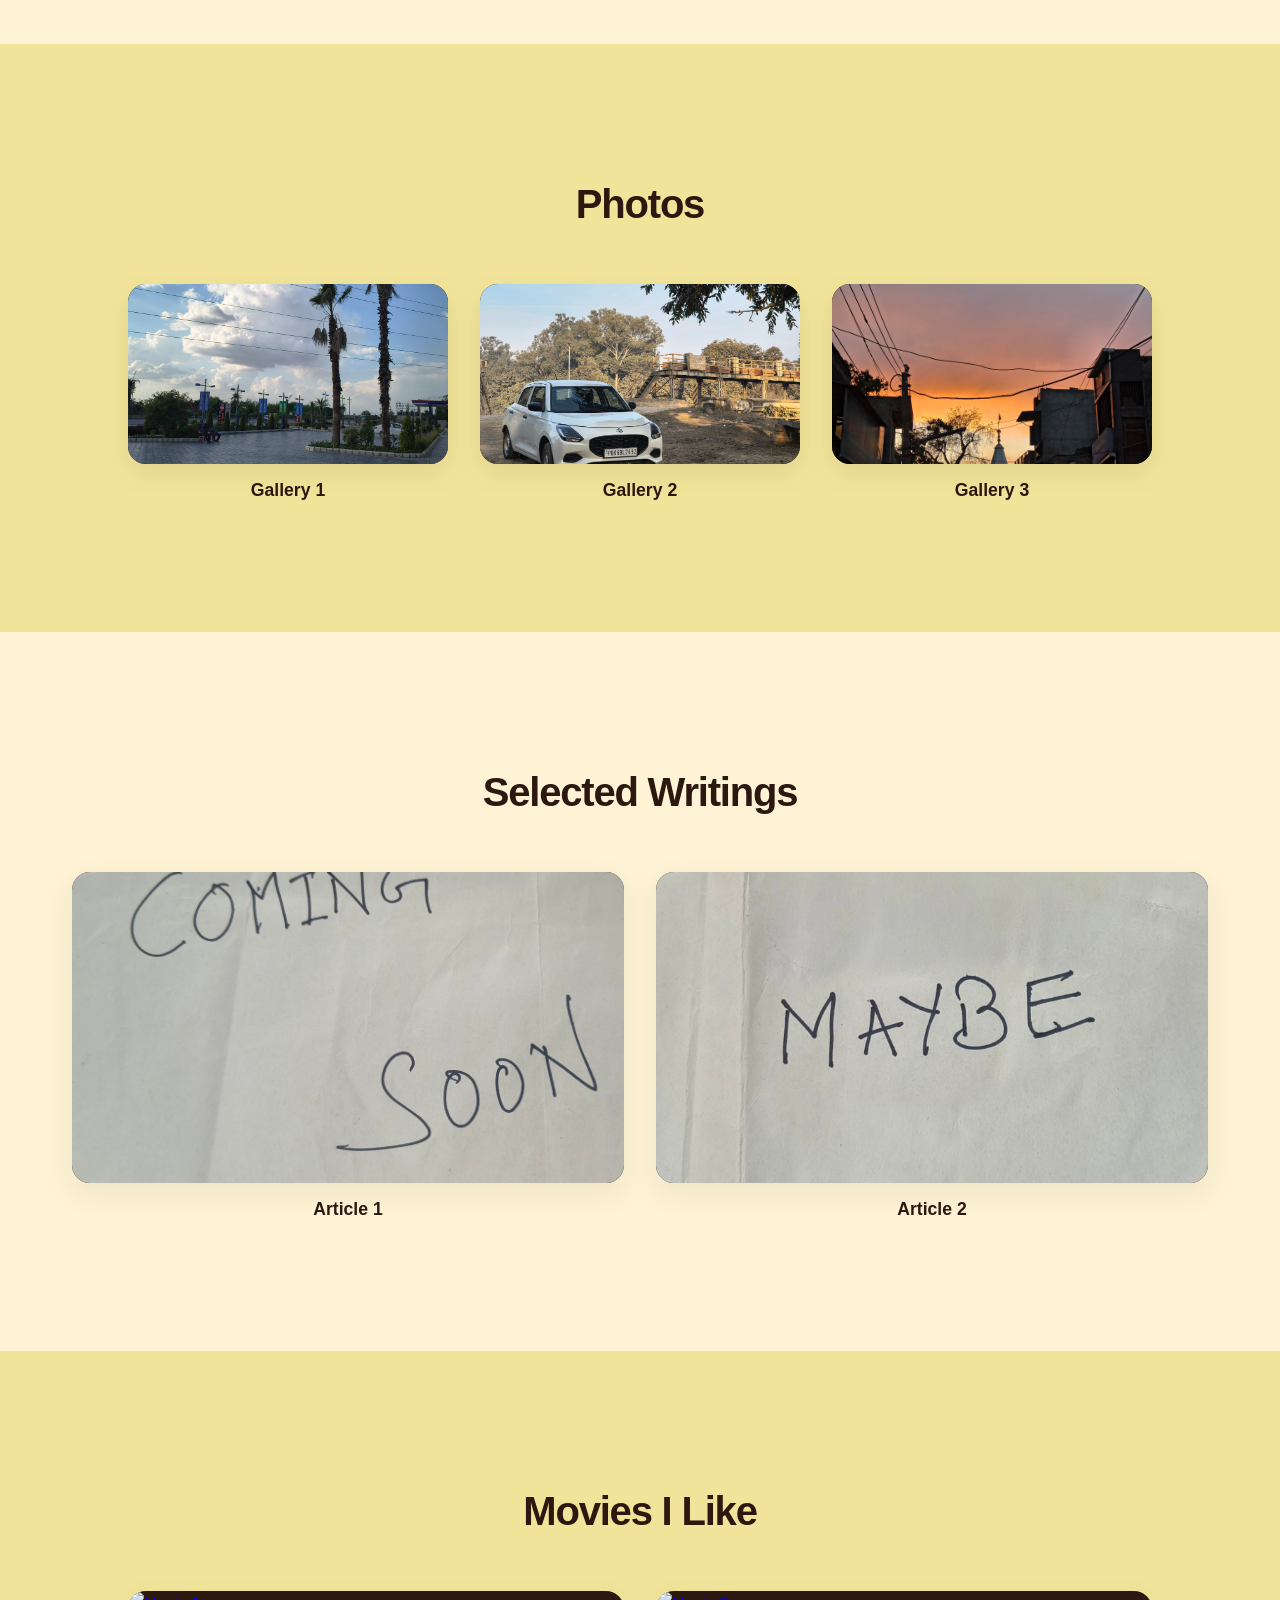
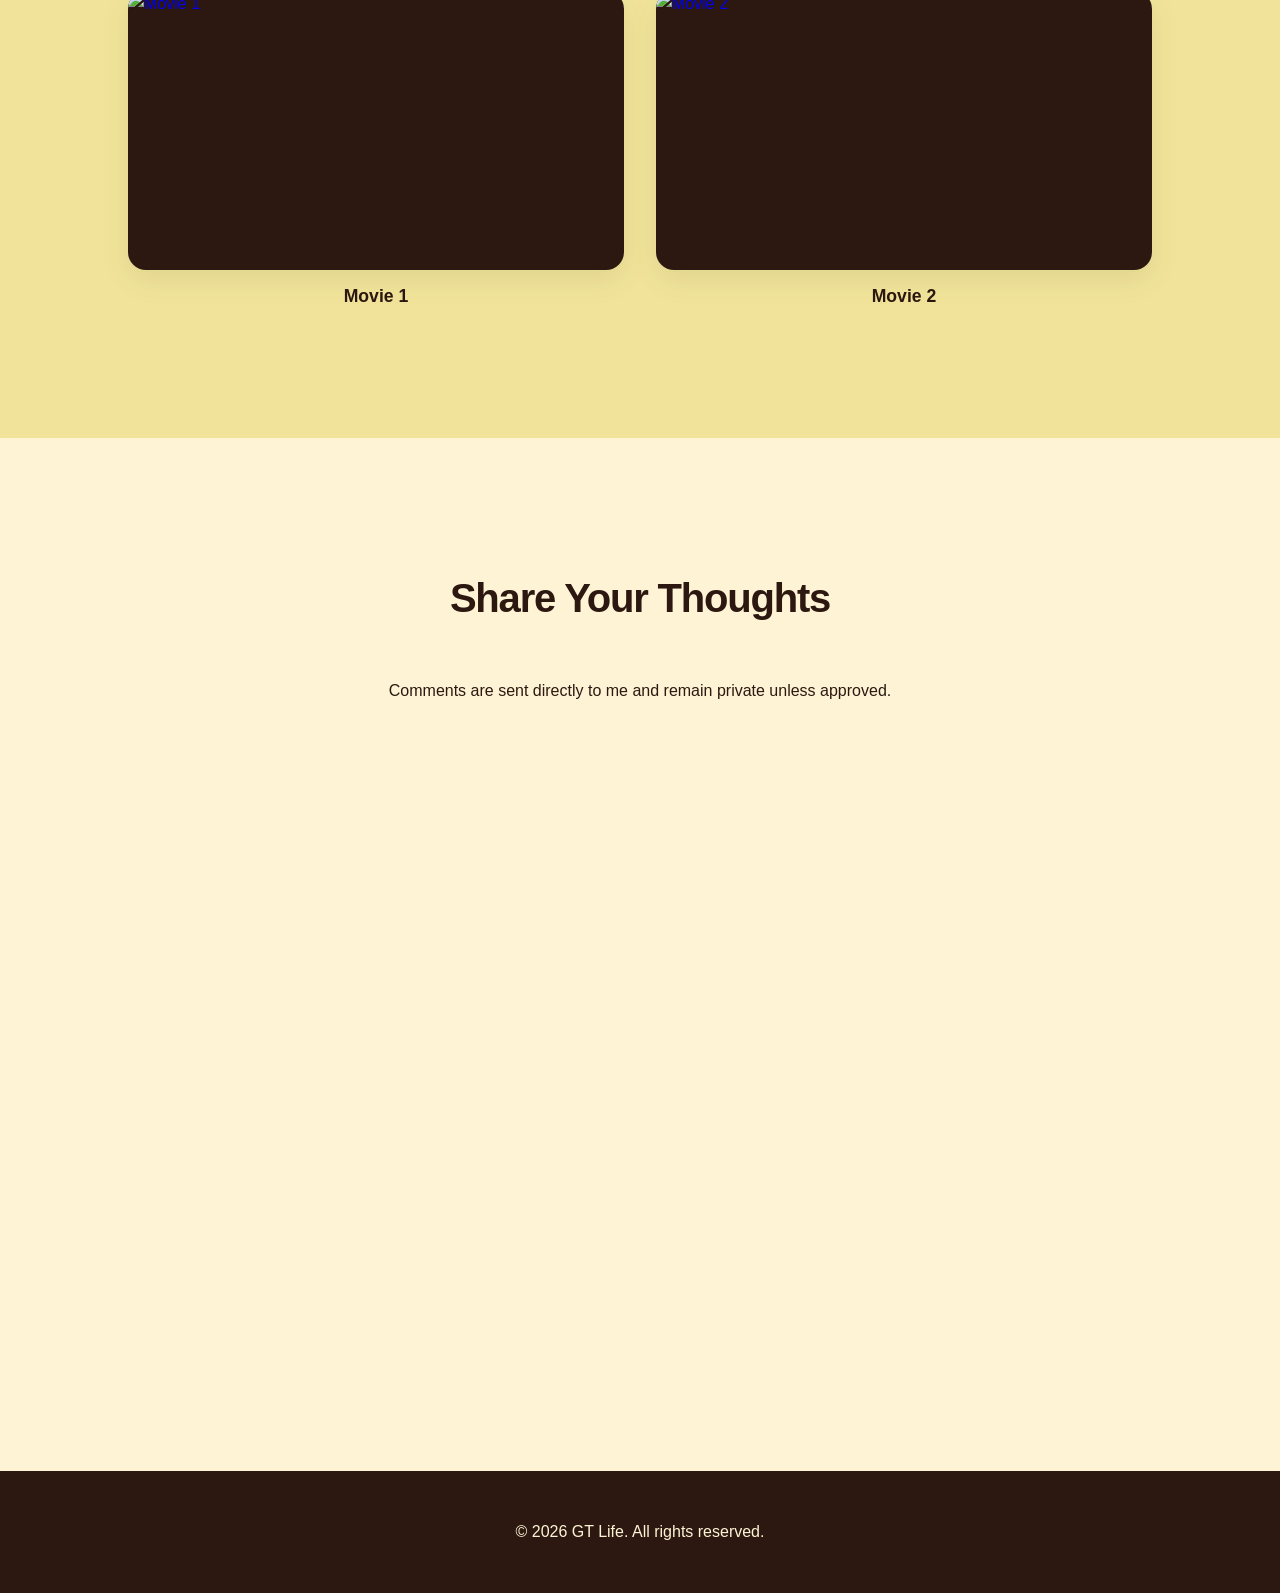
==== commit a8b4c685: "made changes to fix PWA" ====
--- a/GT-Life-Website/index.html
+++ b/GT-Life-Website/index.html
@@ -7,7 +7,7 @@
     <link rel="stylesheet" href="styles.css">
 <link rel="manifest" href="manifest.json">
     <meta name="theme-color" content="#2C1810">
-    <link rel="apple-touch-icon" href="images/app-icon-192.png">
+    <link rel="apple-touch-icon" href="/images/app-icon-192.png"
 
     <script>
         if ('serviceWorker' in navigator) {
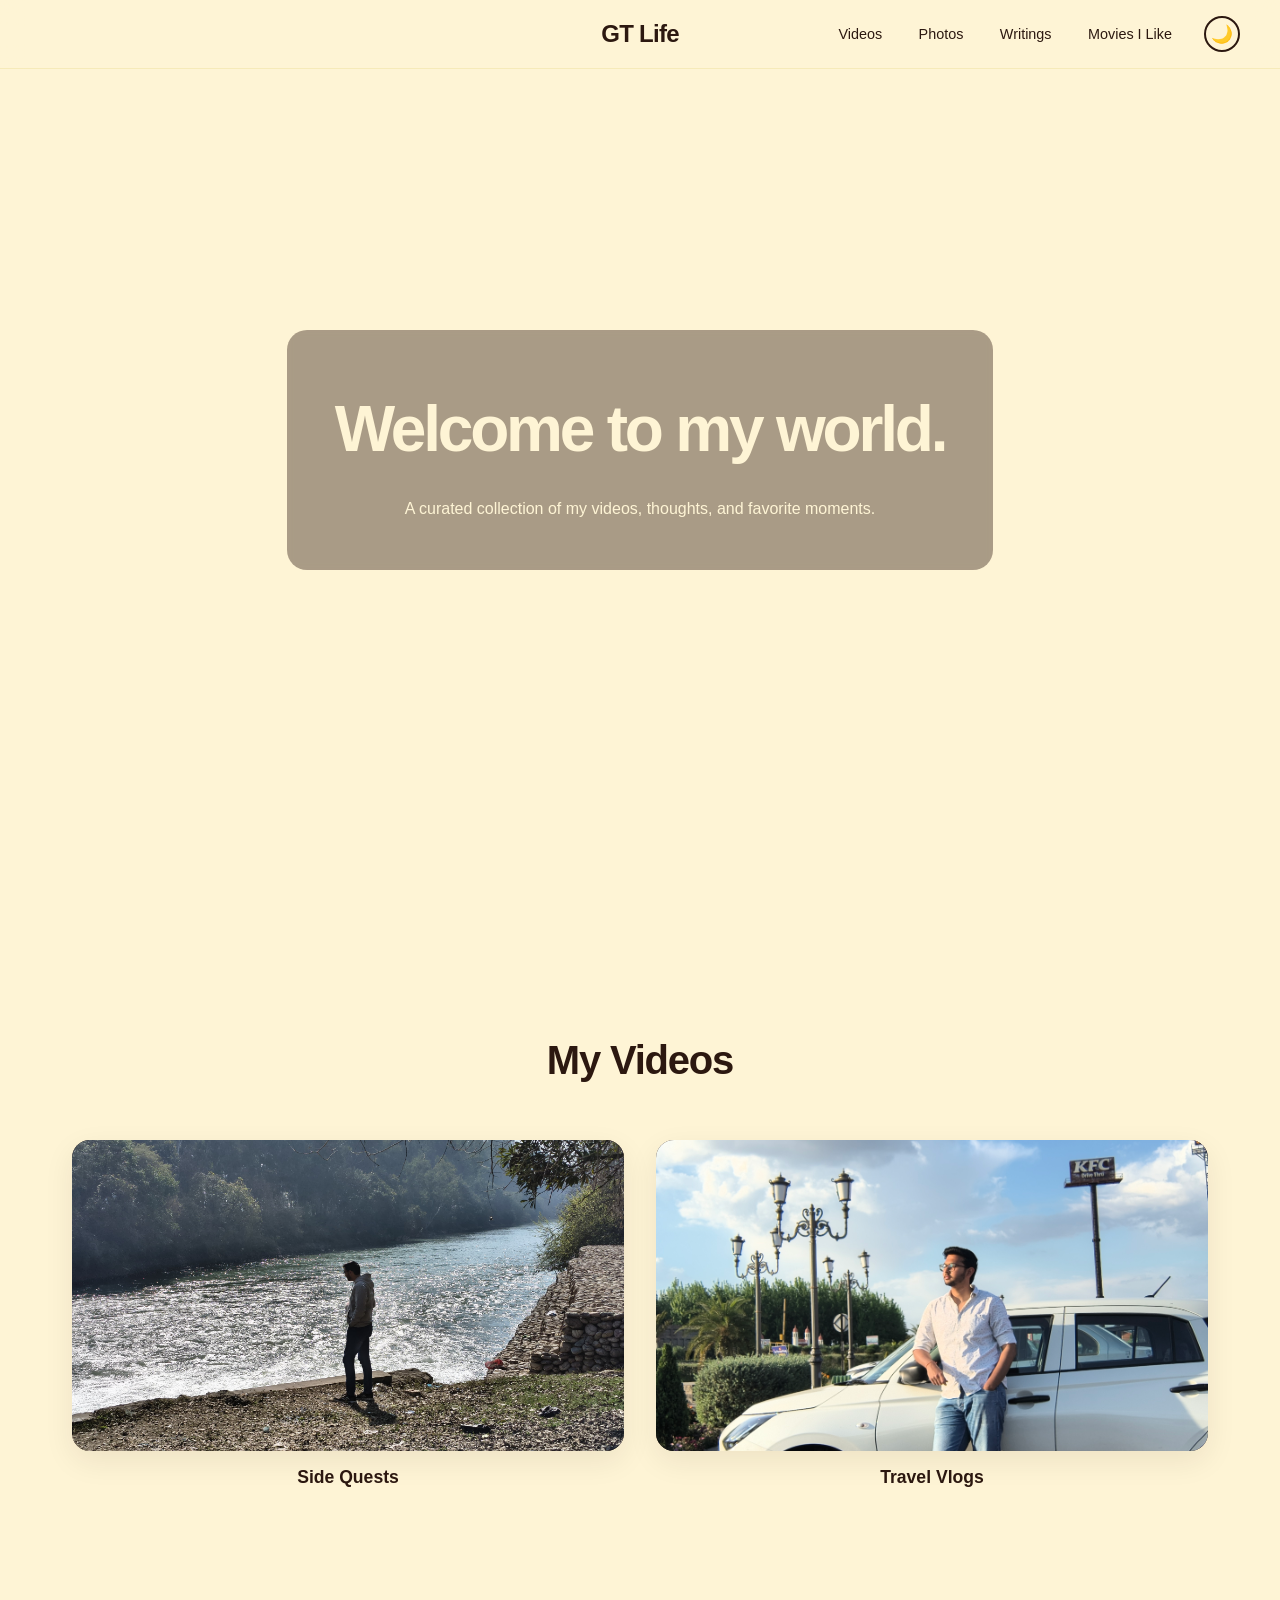
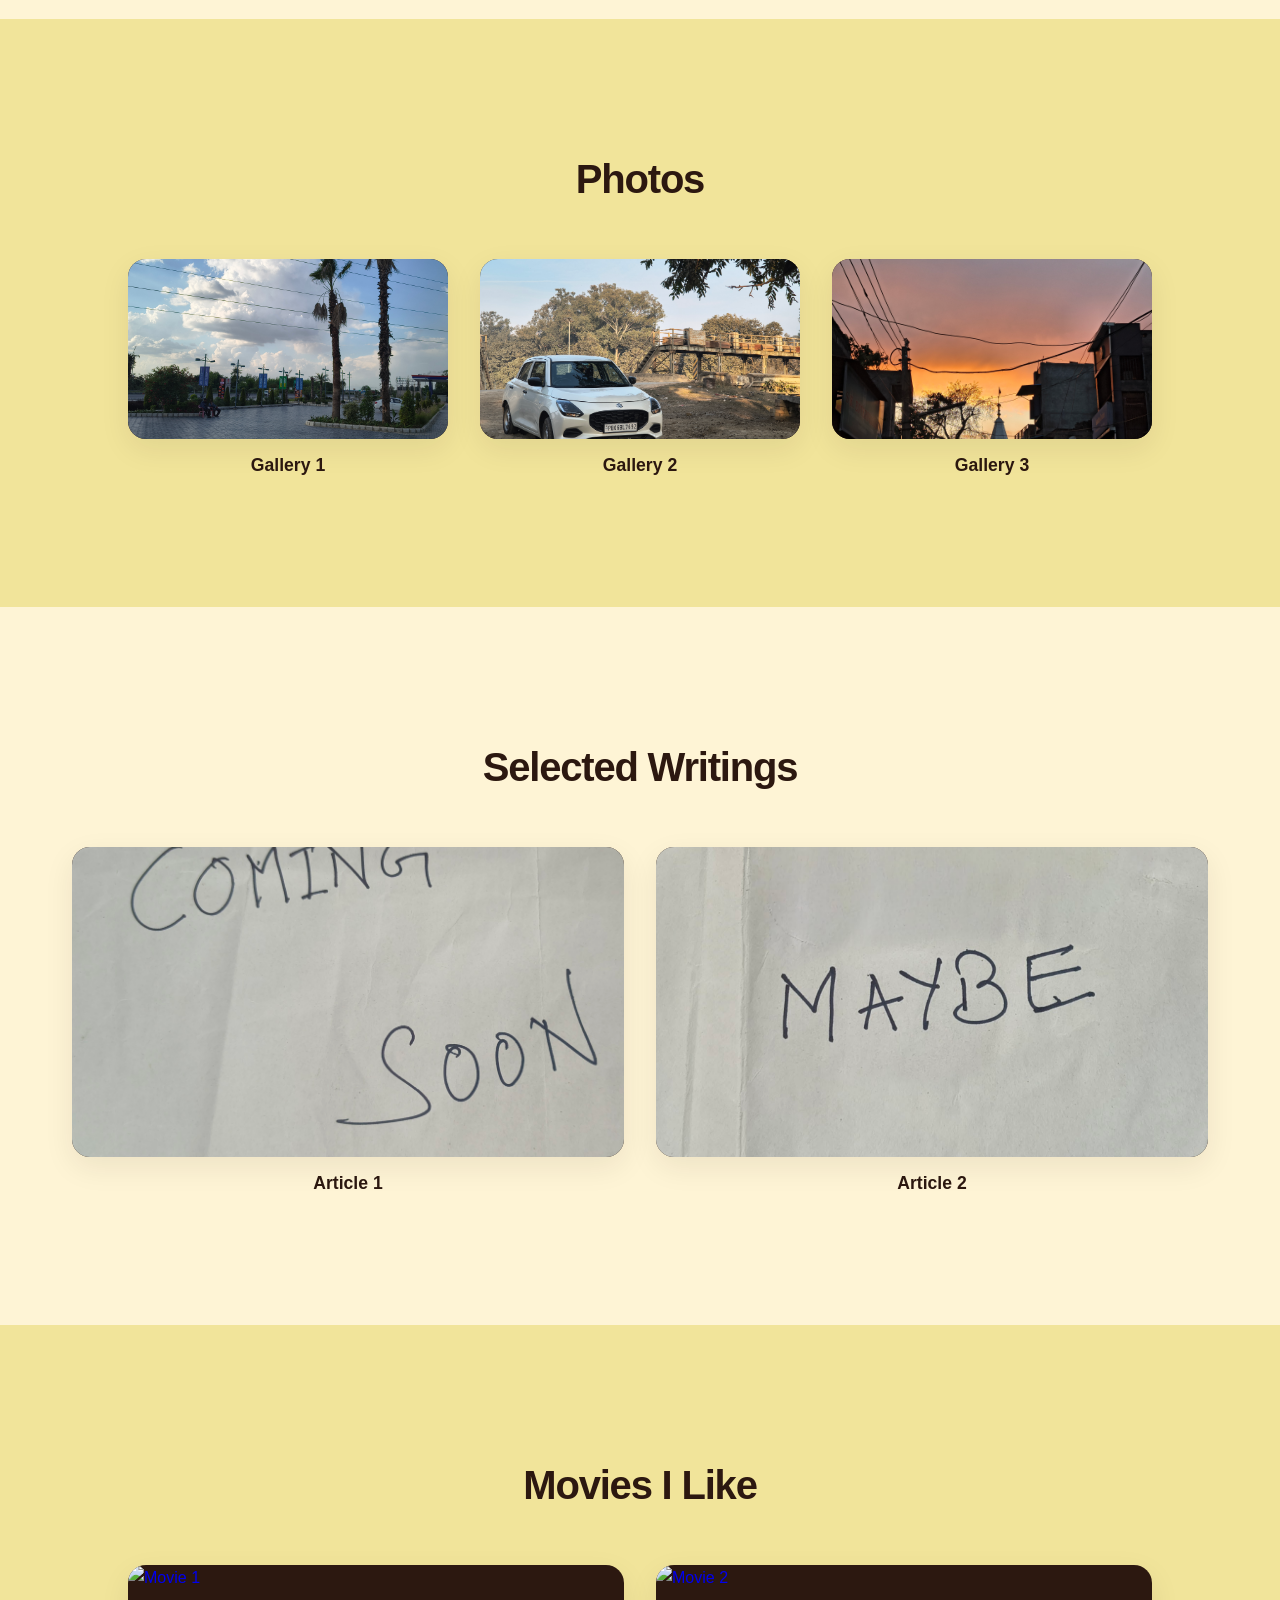
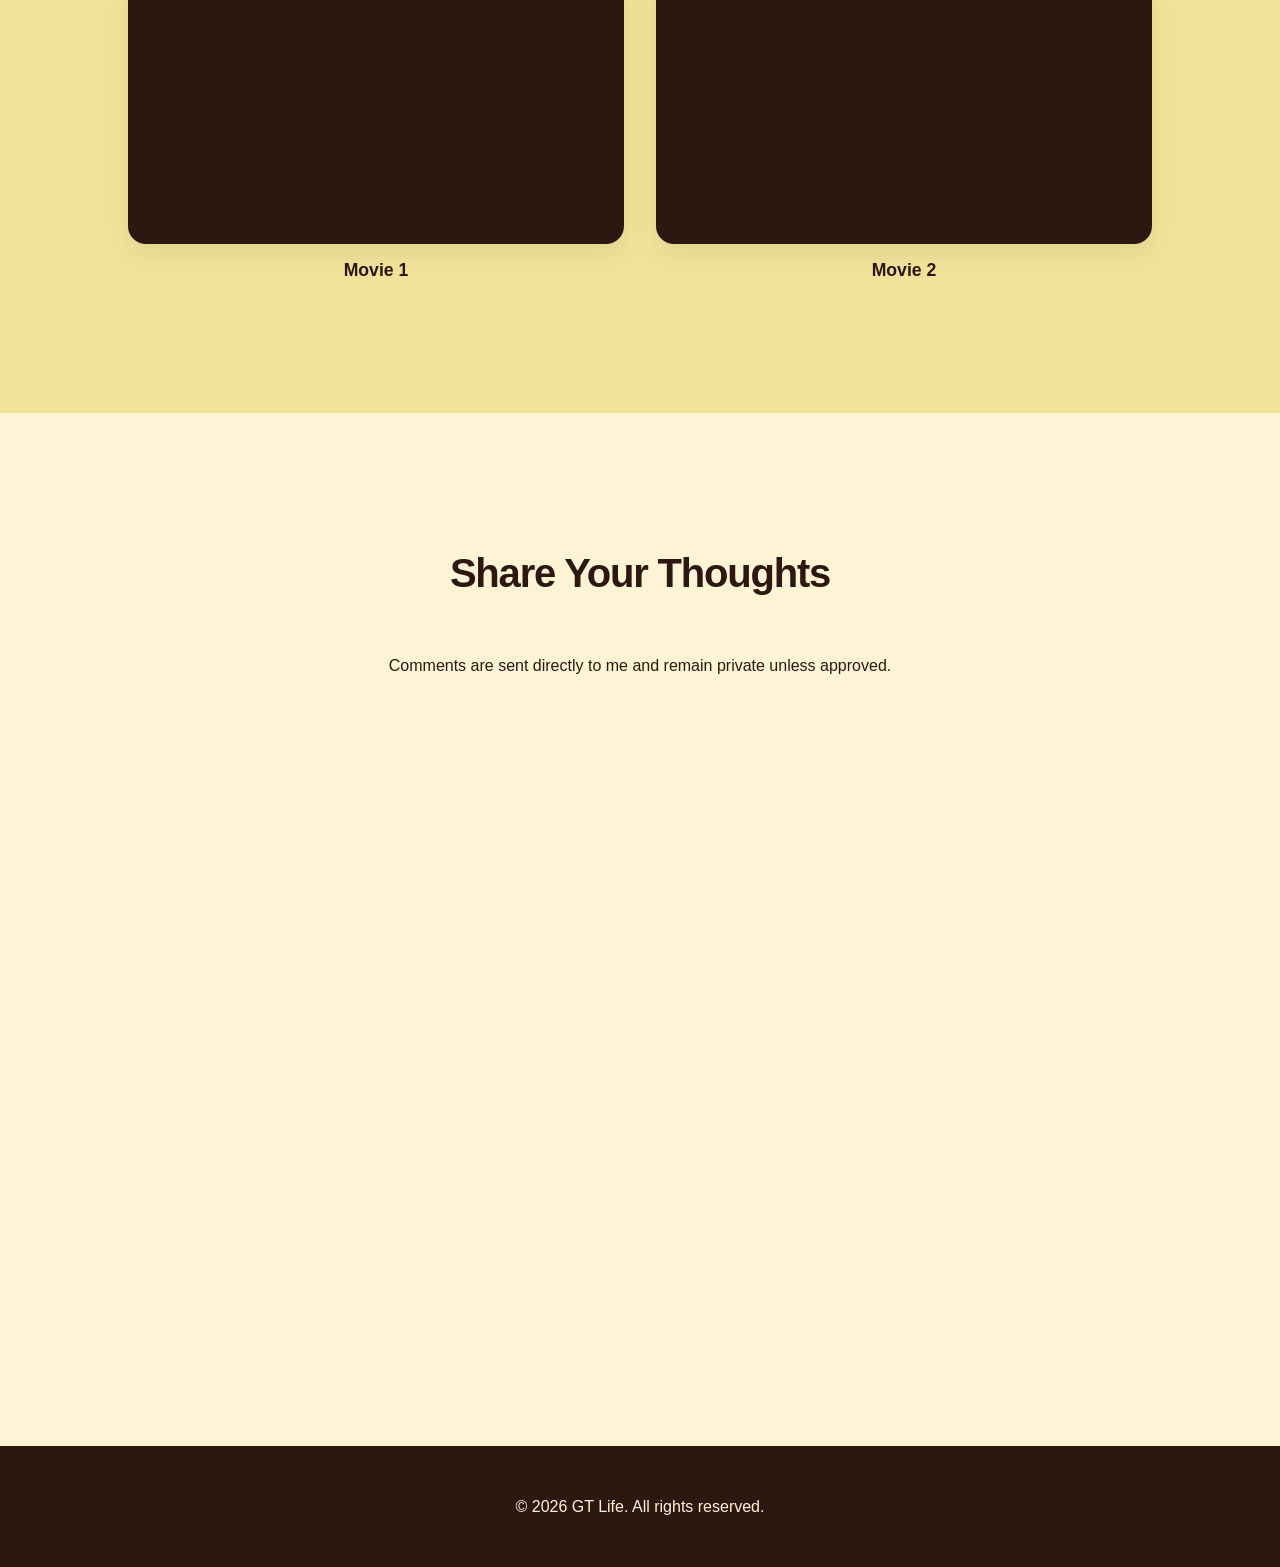
==== commit b541066d: "changes to back button . added website favicon" ====
--- a/GT-Life-Website/index.html
+++ b/GT-Life-Website/index.html
@@ -7,7 +7,8 @@
     <link rel="stylesheet" href="styles.css">
 <link rel="manifest" href="manifest.json">
     <meta name="theme-color" content="#2C1810">
-    <link rel="apple-touch-icon" href="/images/app-icon-192.png"
+    <link rel="apple-touch-icon" href="/images/app-icon-192.png">
+<link rel="icon" type="image/png" href="/images/app-icon-192.png">
 
     <script>
         if ('serviceWorker' in navigator) {
@@ -15,6 +16,15 @@
             .then(() => console.log("Service Worker Registered"));
         }
     </script>
+    <script src="https://cdn.onesignal.com/sdks/web/v16/OneSignalSDK.page.js" defer></script>
+<script>
+  window.OneSignalDeferred = window.OneSignalDeferred || [];
+  OneSignalDeferred.push(async function(OneSignal) {
+    await OneSignal.init({
+      appId: "a4a03b6b-7de4-4218-9618-401cd611a235",
+    });
+  });
+</script>
 </head>
 <body>
 
